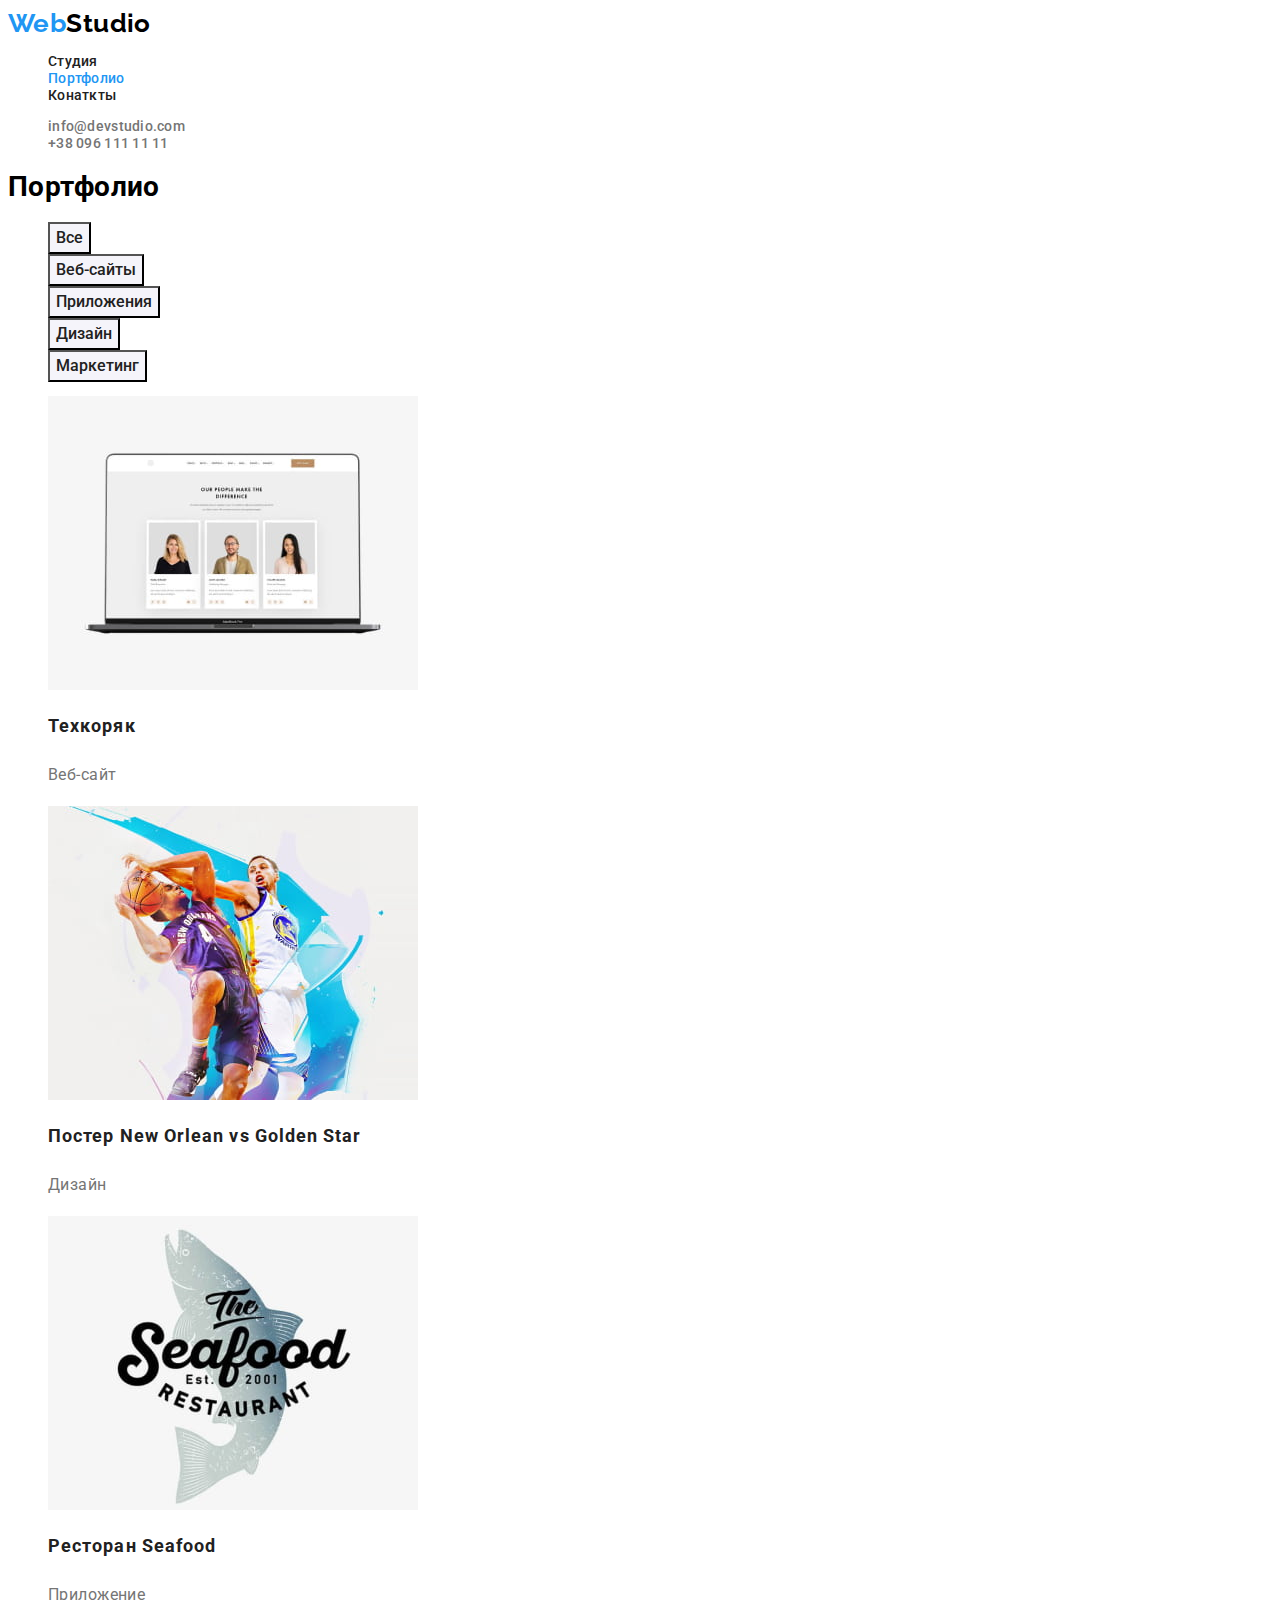
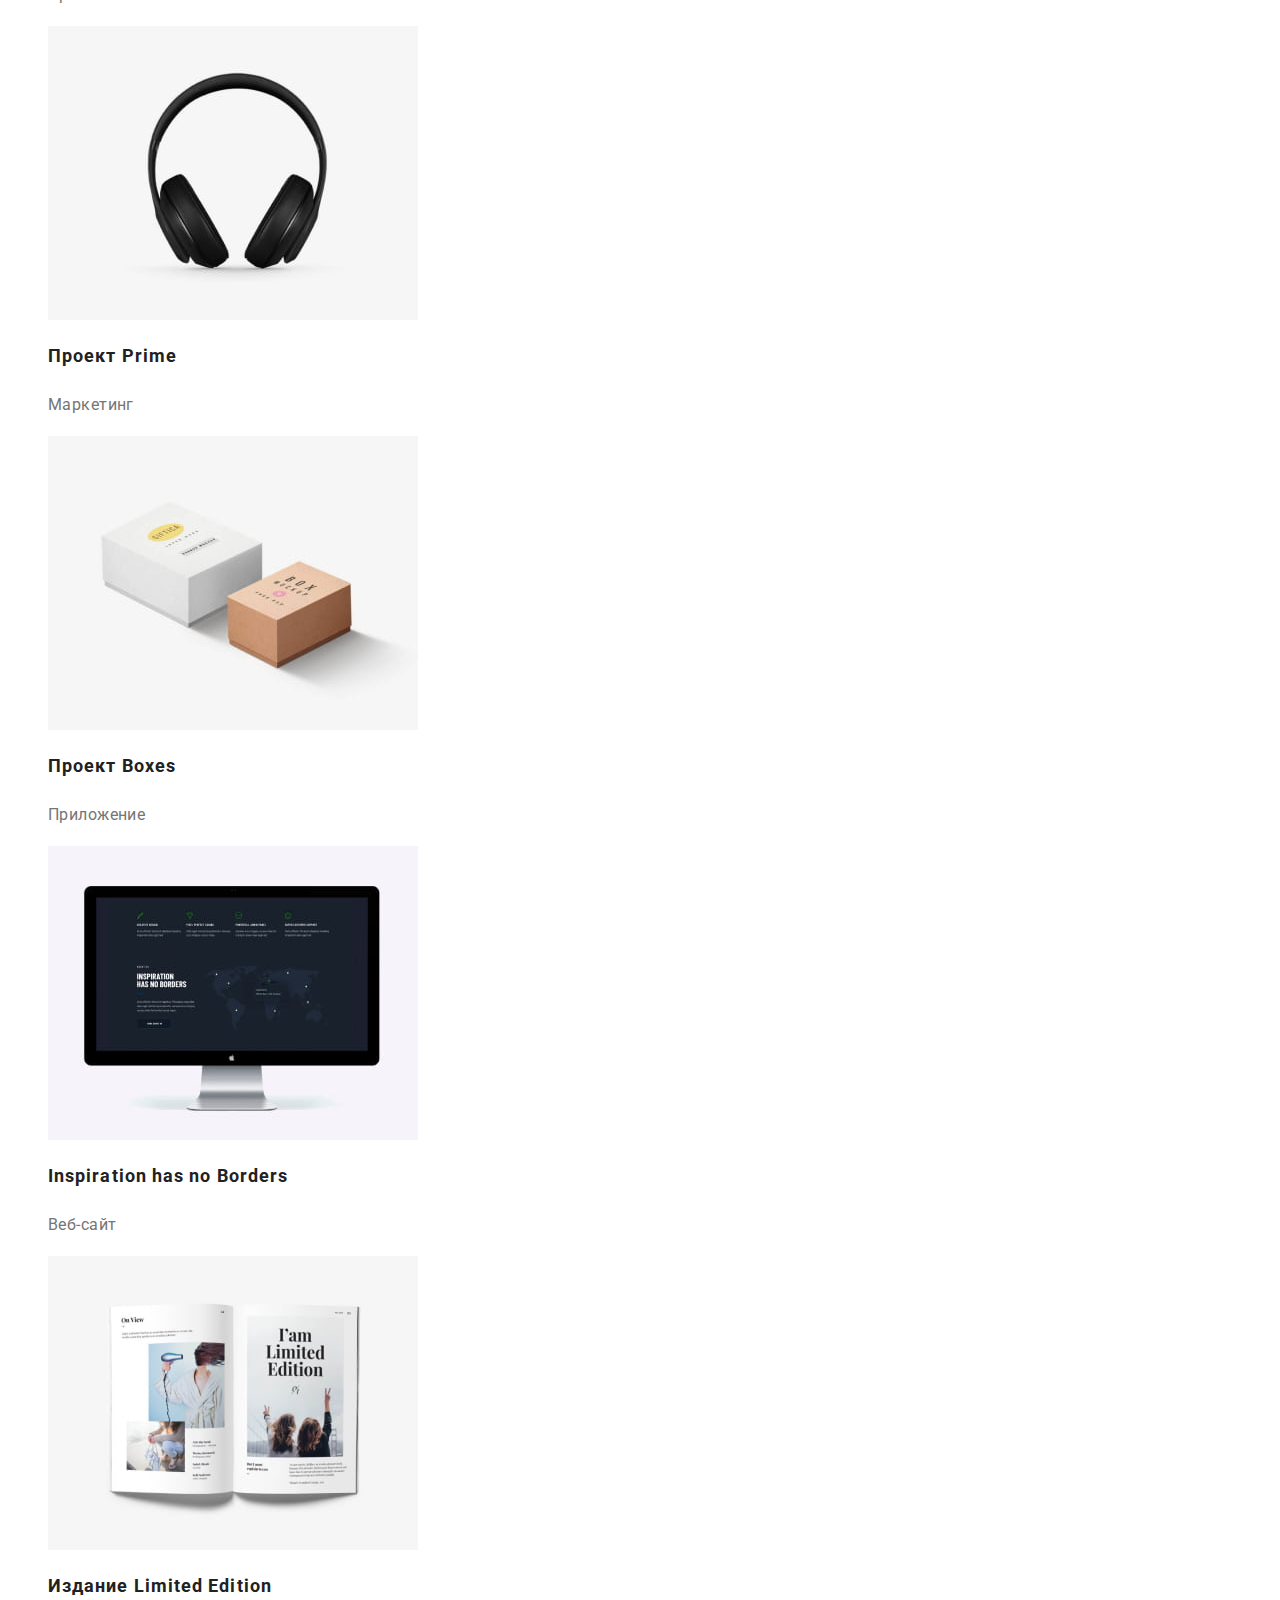
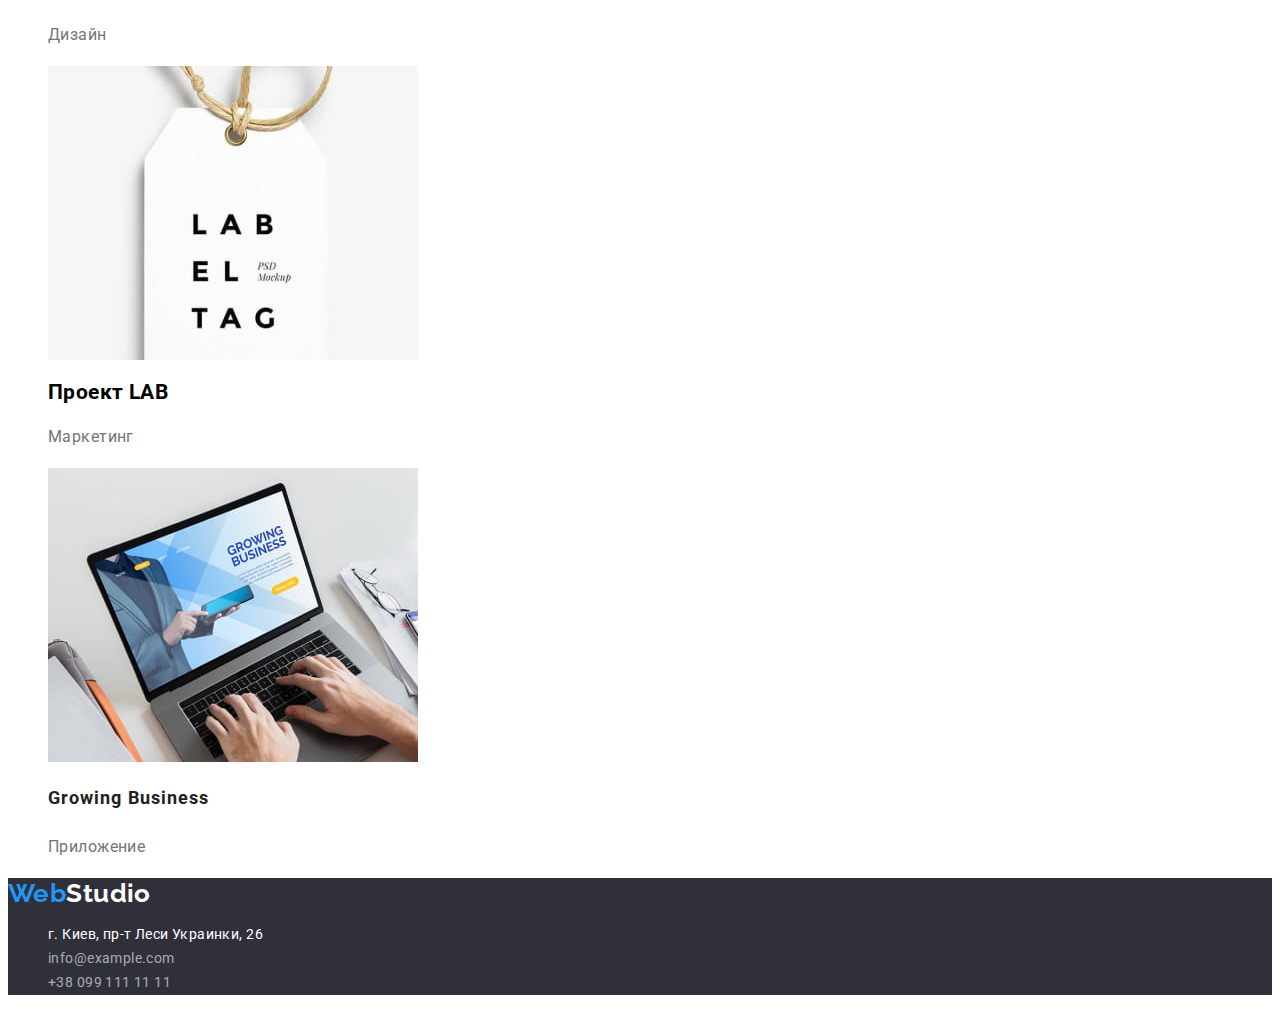
==== portfolio.html @ 6a250820 "Initial commit" ====
<!DOCTYPE html>
<html lang="ru">
  <head>
    <meta charset="UTF-8" />
    <meta http-equiv="X-UA-Compatible" content="IE=edge" />
    <meta name="viewport" content="width=device-width, initial-scale=1.0" />
    <title>Portfolio</title>
    <link rel="preconnect" href="https://fonts.googleapis.com" />
    <link rel="preconnect" href="https://fonts.gstatic.com" crossorigin />
    <link
      href="https://fonts.googleapis.com/css2?family=Raleway:wght@700&family=Roboto:wght@400;500;700;900&display=swap"
      rel="stylesheet"
    />
    <link rel="stylesheet" href="./css/styles.css" />
  </head>
  <body>
    <!-- header section -->
    <header class="header">
      <nav class="heaser-nav">
        <a href="" lang="en" class="link-logo">Web<span class="logo-color">Studio</span></a>
        <ul class="list">
          <li class="item">
            <a href="./index.html" class="nav-link"> Студия</a>
          </li>
          <li class="item">
            <a href="./portfolio.html" class="nav-link active"> Портфолио</a>
          </li>
          <li class="item">
            <a href="" class="nav-link"> Конаткты</a>
          </li>
        </ul>
      </nav>
      <ul class="list">
        <li class="item">
          <a href="mailto:info@devstudio.com" class="link-mail">info@devstudio.com </a>
        </li>
        <li class="item">
          <a href="tel:+380961111111" class="link-tel">+38 096 111 11 11</a>
        </li>
      </ul>
    </header>
    <!-- main section -->
    <main class="main">
      <section>
        <!-- надо скрыть загалвие -->
        <h1>Портфолио</h1>
        <ul class="list">
          <li class="item">
            <button class="btn-portfolio" type="button">Все</button>
          </li>
          <li class="item">
            <button class="btn-portfolio" type="button">Веб-сайты</button>
          </li>
          <li class="item">
            <button class="btn-portfolio" type="button">Приложения</button>
          </li>
          <li class="item">
            <button class="btn-portfolio" type="button">Дизайн</button>
          </li>
          <li class="item">
            <button class="btn-portfolio" type="button">Маркетинг</button>
          </li>
        </ul>
        <ul class="list">
          <li class="item">
            <img src="./imagespotfolio/tehnokryak.jpg" alt="технокряк" width="370" height="294" />
            <h2 class="title-portfolio">Техкоряк</h2>
            <p class="text-portfolio">Веб-сайт</p>
          </li>
          <li class="item">
            <img
              src="./imagespotfolio/posterneworlean.jpg"
              alt="постер баскетбольного клуба нью орлеан"
              width="370"
              height="294"
            />
            <h2 class="title-portfolio">Постер New Orlean vs Golden Star</h2>
            <p class="text-portfolio">Дизайн</p>
          </li>
          <li class="item">
            <img
              src="./imagespotfolio/restoran.jpg"
              alt="логотип ресторана"
              width="370"
              height="294"
            />
            <h2 class="title-portfolio">Ресторан Seafood</h2>
            <p class="text-portfolio">Приложение</p>
          </li>
          <li class="item">
            <img
              src="./imagespotfolio/projectprime.jpg"
              alt="картинка наушников"
              width="370"
              height="294"
            />
            <h2 class="title-portfolio">Проект Prime</h2>
            <p class="text-portfolio">Маркетинг</p>
          </li>
          <li class="item">
            <img
              src="./imagespotfolio/projectboxes.jpg"
              alt="Проект Boxes"
              width="370"
              height="294"
            />
            <h2 class="title-portfolio">Проект Boxes</h2>
            <p class="text-portfolio">Приложение</p>
          </li>
          <li class="item">
            <img
              src="./imagespotfolio/Inspirationborders.jpg"
              alt="монитор"
              width="370"
              height="294"
            />
            <h2 class="title-portfolio">Inspiration has no Borders</h2>
            <p class="text-portfolio">Веб-сайт</p>
          </li>
          <li class="item">
            <img src="./imagespotfolio/edition.jpg" alt="книга" width="370" height="294" />
            <h2 class="title-portfolio">Издание Limited Edition</h2>
            <p class="text-portfolio">Дизайн</p>
          </li>
          <li class="item">
            <img src="./imagespotfolio/projectlab.jpg" alt="лейбл" width="370" height="294" />
            <h2>Проект LAB</h2>
            <p class="text-portfolio">Маркетинг</p>
          </li>
          <li class="item">
            <img
              src="./imagespotfolio/growingbusiness.jpg"
              alt="картинка ноутбука"
              width="370"
              height="294"
            />
            <h2 class="title-portfolio">Growing Business</h2>
            <p class="text-portfolio">Приложение</p>
          </li>
        </ul>
      </section>
    </main>
    <!-- footer section -->
    <footer class="footer">
      <a href="" lang="en" class="link-logo">Web<span class="footer-logo-color">Studio</span></a>
      <address class="address">
        <ul class="list">
          <li class="item">
            <a
              href="https://goo.gl/maps/DUq1zRmR1AkiBLRbA"
              target="_blank"
              rel="noopener noreferrer"
              class="footer-address"
            >
              г. Киев, пр-т Леси Украинки, 26
            </a>
          </li>
          <li class="item">
            <a href="mailto:info@example.com" class="footer-mail">info@example.com </a>
          </li>
          <li class="item">
            <a href="tel:+380991111111" class="footer-tel">+38 099 111 11 11</a>
          </li>
        </ul>
      </address>
    </footer>
  </body>
</html>
---- css/styles.css ----
:root {
--main-font: 'Roboto', sans-serif;
--main-text-color:  #212121;
--secondary-text-color: #757575;
--acent-color: #2196F3;
--hero-and-footer-background-color: #2F303A;
}
body {
    font-family: var(--main-font);
    letter-spacing: 0.03em;
    font-size: 14px;
}
.list {
    list-style: none;
    text-decoration: none;
}
.link-logo {
    font-family: 'Raleway', sans-serif;
    font-weight: 700;
    font-size: 26px;
    line-height: 1.19;
    text-decoration: none;
    color: var(--acent-color);
}
.logo-color {
    font-family: 'Raleway', sans-serif;
    font-weight: 700;
    font-size: 26px;
    line-height: 1.19;
    color: #000000;
}
.nav-link, 
.link-mail,
.link-tel {
    color: var(--main-text-color);
    font-weight: 500;
    line-height: 1.14;
    letter-spacing: 0.02em;
    text-decoration: none;
}
.nav-link.active {
    color: var(--acent-color);
}
.link-tel,.link-mail {
    color: var(--secondary-text-color);
}
.nav-link:hover,
.nav-link:focus,
.link-mail:hover,
.link-mail:focus,
.link-tel:hover,
.link-tel:focus {
    color: var(--acent-color);
}
.nav-link:active {
    color: red;
}
.main-section {
background-color: var(--hero-and-footer-background-color); 
text-align: center;
}
.main-title {
    font-weight: 900;
    font-size: 44px;
    line-height: 1.36;
    letter-spacing: 0.06em;
    color: #ffffff;
    text-transform: uppercase;
}
.btn-large {
    font-family: inherit;
    font-weight: 700;
    font-size: 16px;
    line-height: 1.88;
    letter-spacing: 0.06em;
    color: #ffffff;
    cursor: pointer;
    background-color: var(--acent-color);
}
.title {
    font-weight: 700;
    font-size: 14px;
    line-height: 1.14;
    text-transform: uppercase;
    color: var(--main-text-color);
}
.text {
    line-height: 1.71;
    color: var(--secondary-text-color);
}
.secondary-title,
.team-title {
    font-weight: 700;
    font-size: 36px;
    line-height: 1.17;
    text-align: center;
    color: var(--main-text-color);
}
.about-team-title {
    font-weight: 500;
    font-size: 16px;
    line-height: 1.19;
    text-align: center;
    color: var(--main-text-color);
}
.profession {
    font-size: 16px;
    line-height: 1.19;
    text-align: center;
    color: var(--secondary-text-color);
}
/* Portfolio */
.title-portfolio {
    font-weight: 700;
    font-size: 18px;
    line-height: 2;
    letter-spacing: 0.06em;
    color: var(--main-text-color);
}
.text-portfolio {
    font-size: 16px;
    line-height: 1.88;
    color: var(--secondary-text-color);
}
.btn-portfolio {
    font-family: inherit;
    font-weight: 500;
    font-size: 16px;
    line-height: 1.62;
    cursor: pointer;
    background-color: #F5F4FA;
    color: #212121;
}
.btn-portfolio:hover,
.btn-portfolio:focus {
background-color: var(--acent-color);
color: #ffffff;
}
/* footer */
.footer {
background-color: var(--hero-and-footer-background-color);
}
.footer-logo-color {
    color: #ffffff;
}
.footer-mail,
.footer-tel {
    font-style: normal;
    line-height: 1.71;
    color: rgba(255, 255, 255, 0.6);
    text-decoration: none;
}
.footer-address {
    color: #ffffff;
    font-style: normal;
    line-height: 1.71;
    text-decoration: none;
}
.footer-mail:hover,
.footer-mail:focus,
.footer-tel:hover,
.footer-tel:focus {
    color: var(--acent-color);
}
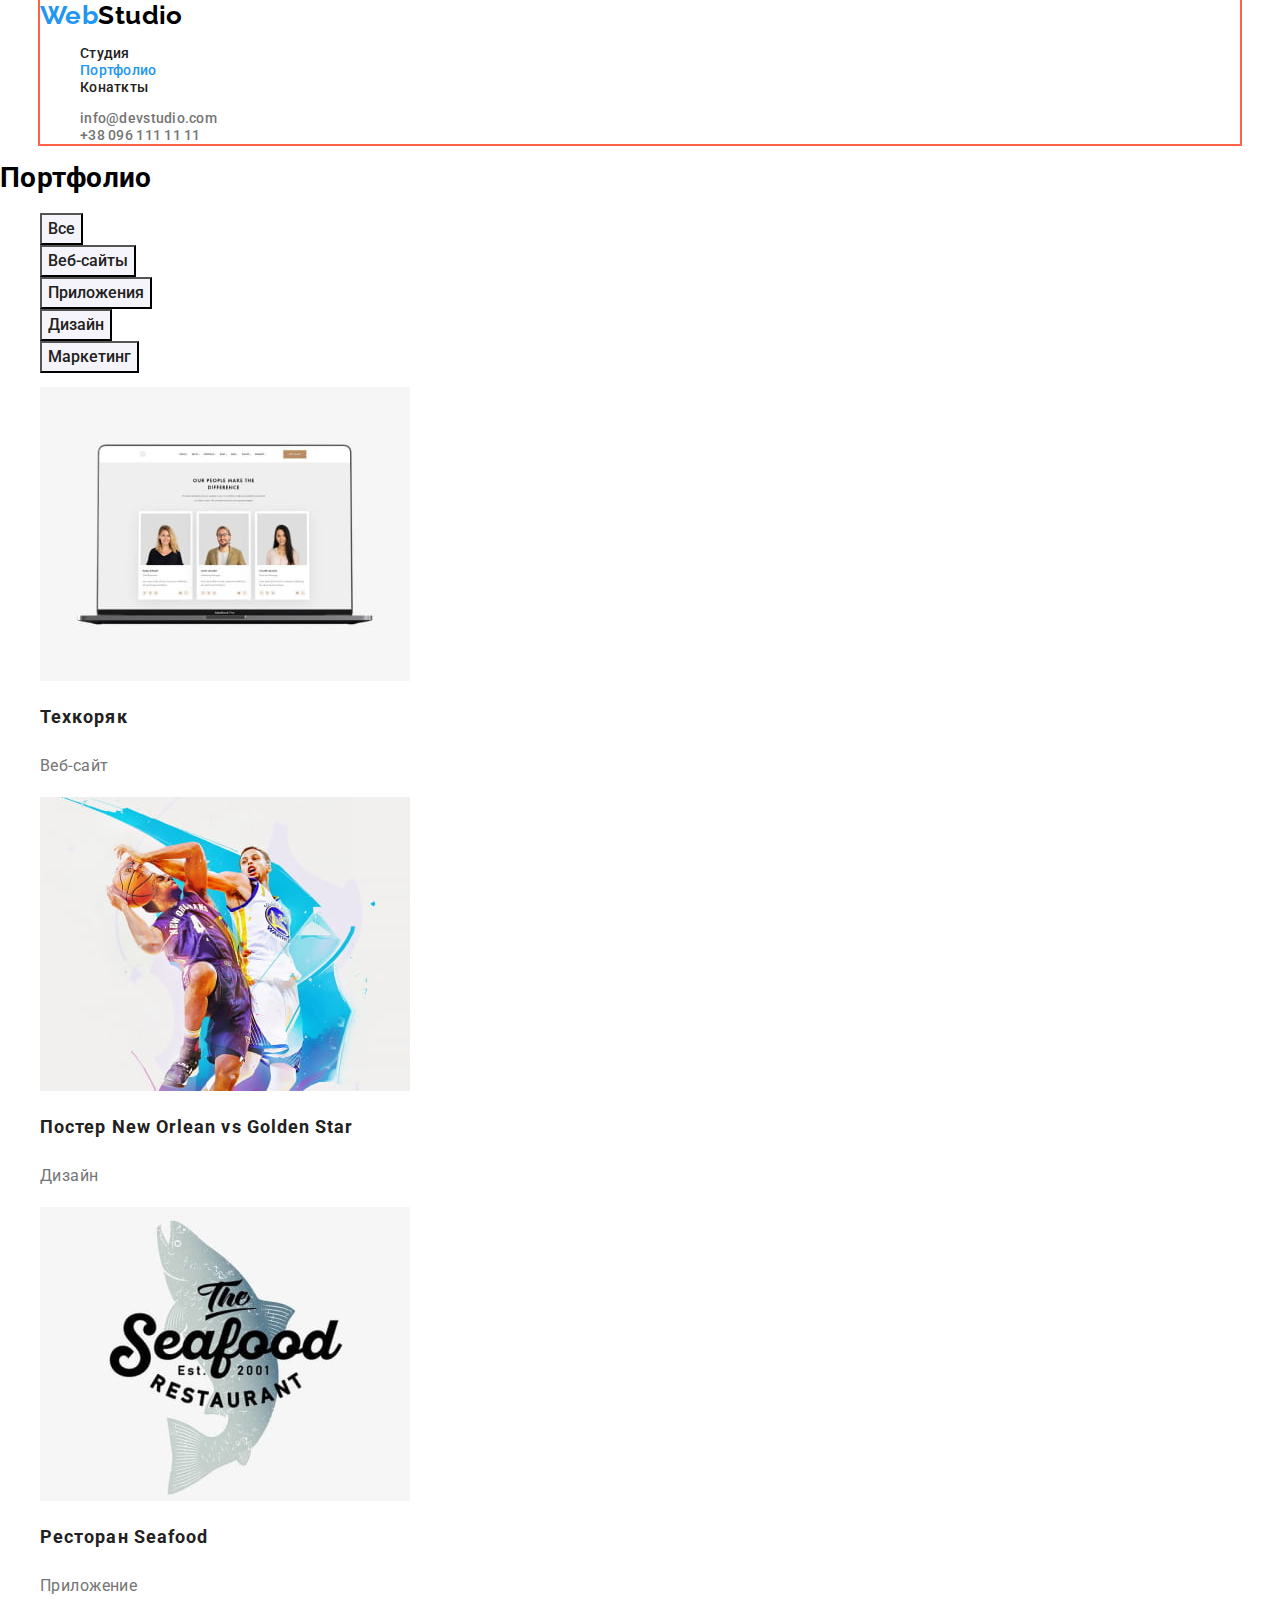
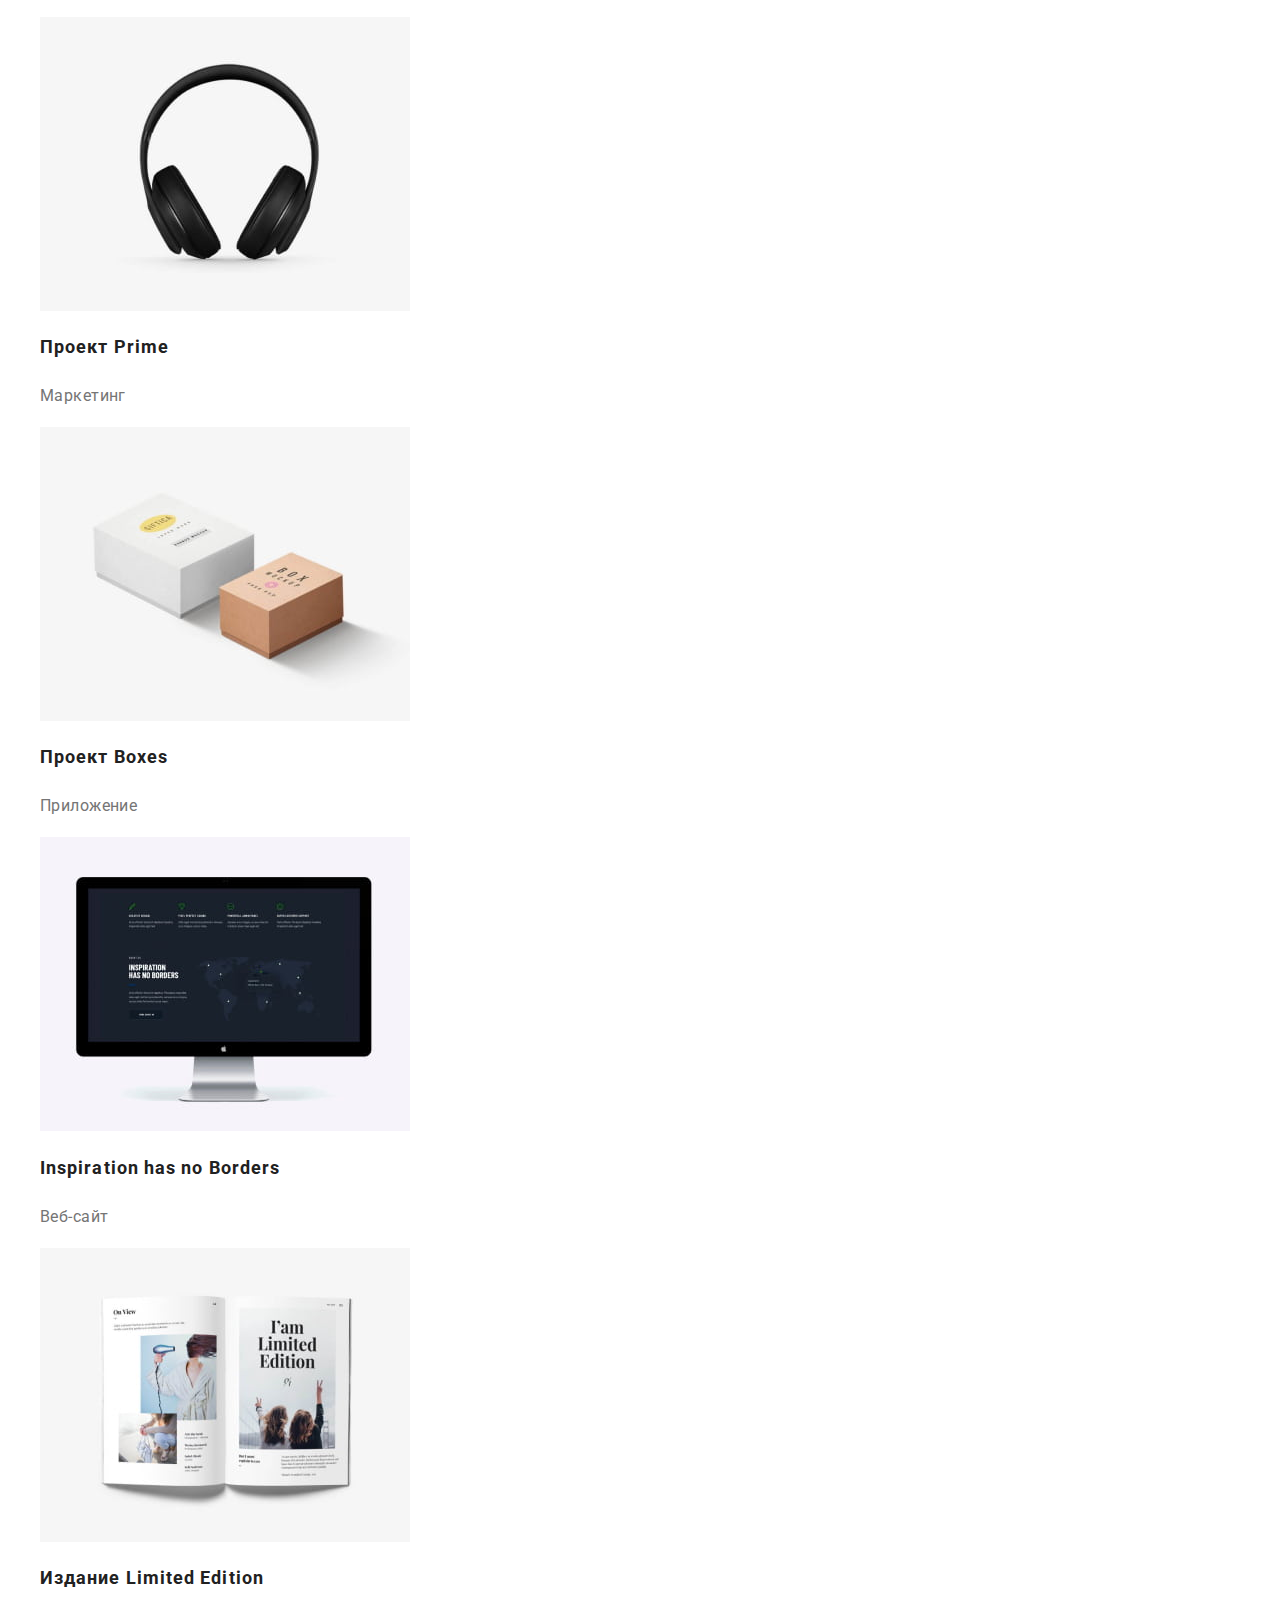
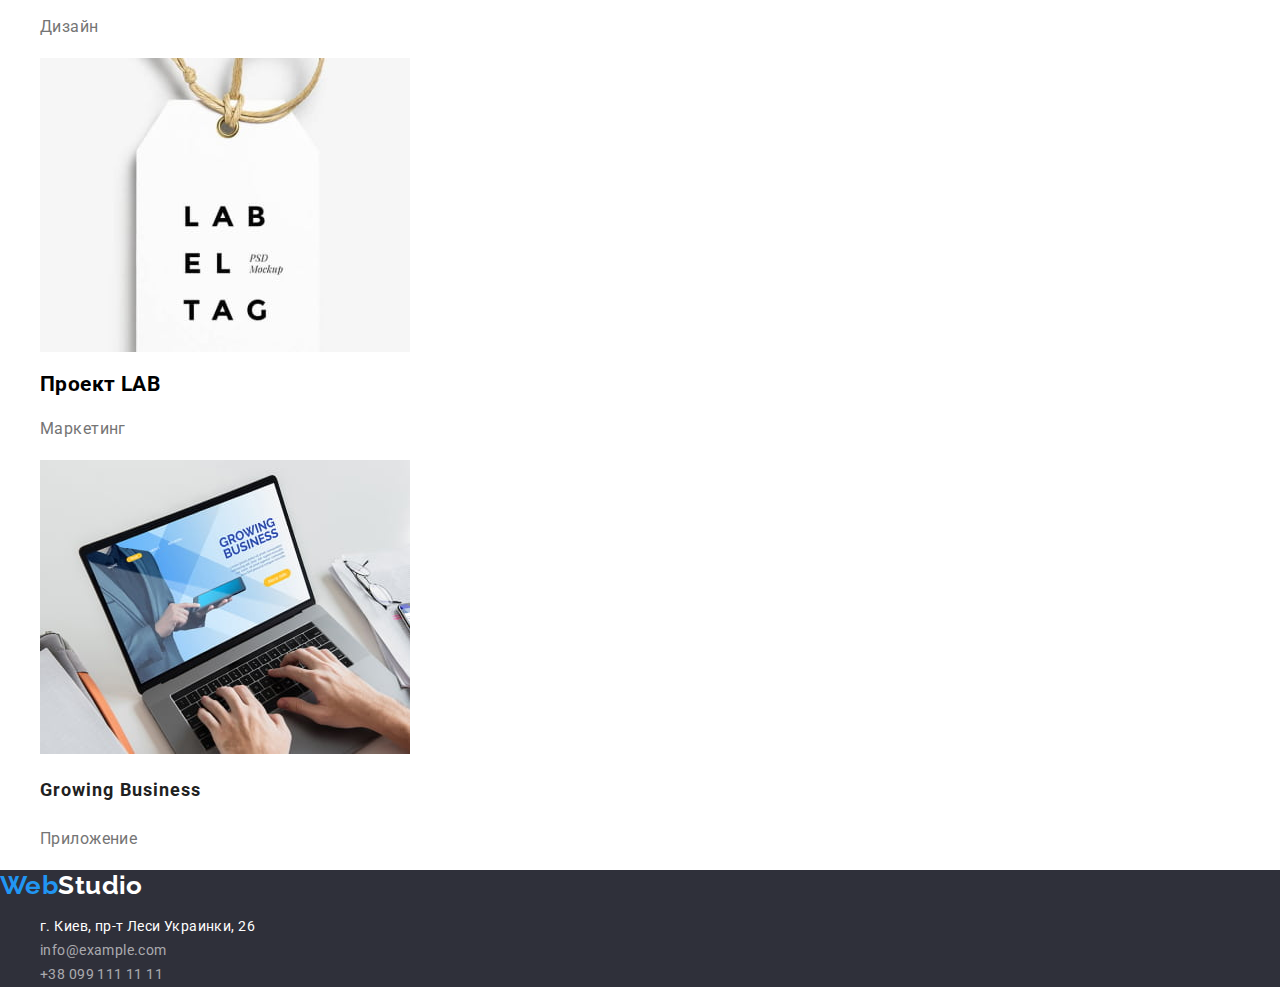
==== commit 55df715b: "додав нормалайз та зробив кнопку на іndex" ====
--- a/portfolio.html
+++ b/portfolio.html
@@ -11,33 +11,41 @@
       href="https://fonts.googleapis.com/css2?family=Raleway:wght@700&family=Roboto:wght@400;500;700;900&display=swap"
       rel="stylesheet"
     />
+    <!-- normalize start -->
+    <link
+      rel="stylesheet"
+      href="https://cdnjs.cloudflare.com/ajax/libs/modern-normalize/1.1.0/modern-normalize.min.css"
+    />
+    <!-- normalize end -->
     <link rel="stylesheet" href="./css/styles.css" />
   </head>
   <body>
     <!-- header section -->
     <header class="header">
-      <nav class="heaser-nav">
-        <a href="" lang="en" class="link-logo">Web<span class="logo-color">Studio</span></a>
+      <div class="container">
+        <nav class="heaser-nav">
+          <a href="" lang="en" class="link-logo">Web<span class="logo-color">Studio</span></a>
+          <ul class="list">
+            <li class="item">
+              <a href="./index.html" class="nav-link"> Студия</a>
+            </li>
+            <li class="item">
+              <a href="./portfolio.html" class="nav-link active"> Портфолио</a>
+            </li>
+            <li class="item">
+              <a href="" class="nav-link"> Конаткты</a>
+            </li>
+          </ul>
+        </nav>
         <ul class="list">
           <li class="item">
-            <a href="./index.html" class="nav-link"> Студия</a>
+            <a href="mailto:info@devstudio.com" class="link-mail">info@devstudio.com </a>
           </li>
           <li class="item">
-            <a href="./portfolio.html" class="nav-link active"> Портфолио</a>
-          </li>
-          <li class="item">
-            <a href="" class="nav-link"> Конаткты</a>
+            <a href="tel:+380961111111" class="link-tel">+38 096 111 11 11</a>
           </li>
         </ul>
-      </nav>
-      <ul class="list">
-        <li class="item">
-          <a href="mailto:info@devstudio.com" class="link-mail">info@devstudio.com </a>
-        </li>
-        <li class="item">
-          <a href="tel:+380961111111" class="link-tel">+38 096 111 11 11</a>
-        </li>
-      </ul>
+      </div>
     </header>
     <!-- main section -->
     <main class="main">
--- a/css/styles.css
+++ b/css/styles.css
@@ -1,3 +1,12 @@
+html {
+    box-sizing: border-box;
+}
+*,
+::before,
+::after {
+    box-sizing: inherit;
+}
+
 :root {
 --main-font: 'Roboto', sans-serif;
 --main-text-color:  #212121;
@@ -5,10 +14,17 @@
 --acent-color: #2196F3;
 --hero-and-footer-background-color: #2F303A;
 }
+
 body {
     font-family: var(--main-font);
     letter-spacing: 0.03em;
     font-size: 14px;
+}
+.container {
+    margin-left: auto;
+    margin-right: auto;
+    width: 1200px;
+    outline: 2px solid tomato
 }
 .list {
     list-style: none;
@@ -68,6 +84,13 @@
     text-transform: uppercase;
 }
 .btn-large {
+    border-radius: 4px;
+    border: solid var(--acent-color);
+    padding: 10px 32px;
+    min-width: 200px;
+    min-height: 50px;
+    text-align: center;
+
     font-family: inherit;
     font-weight: 700;
     font-size: 16px;
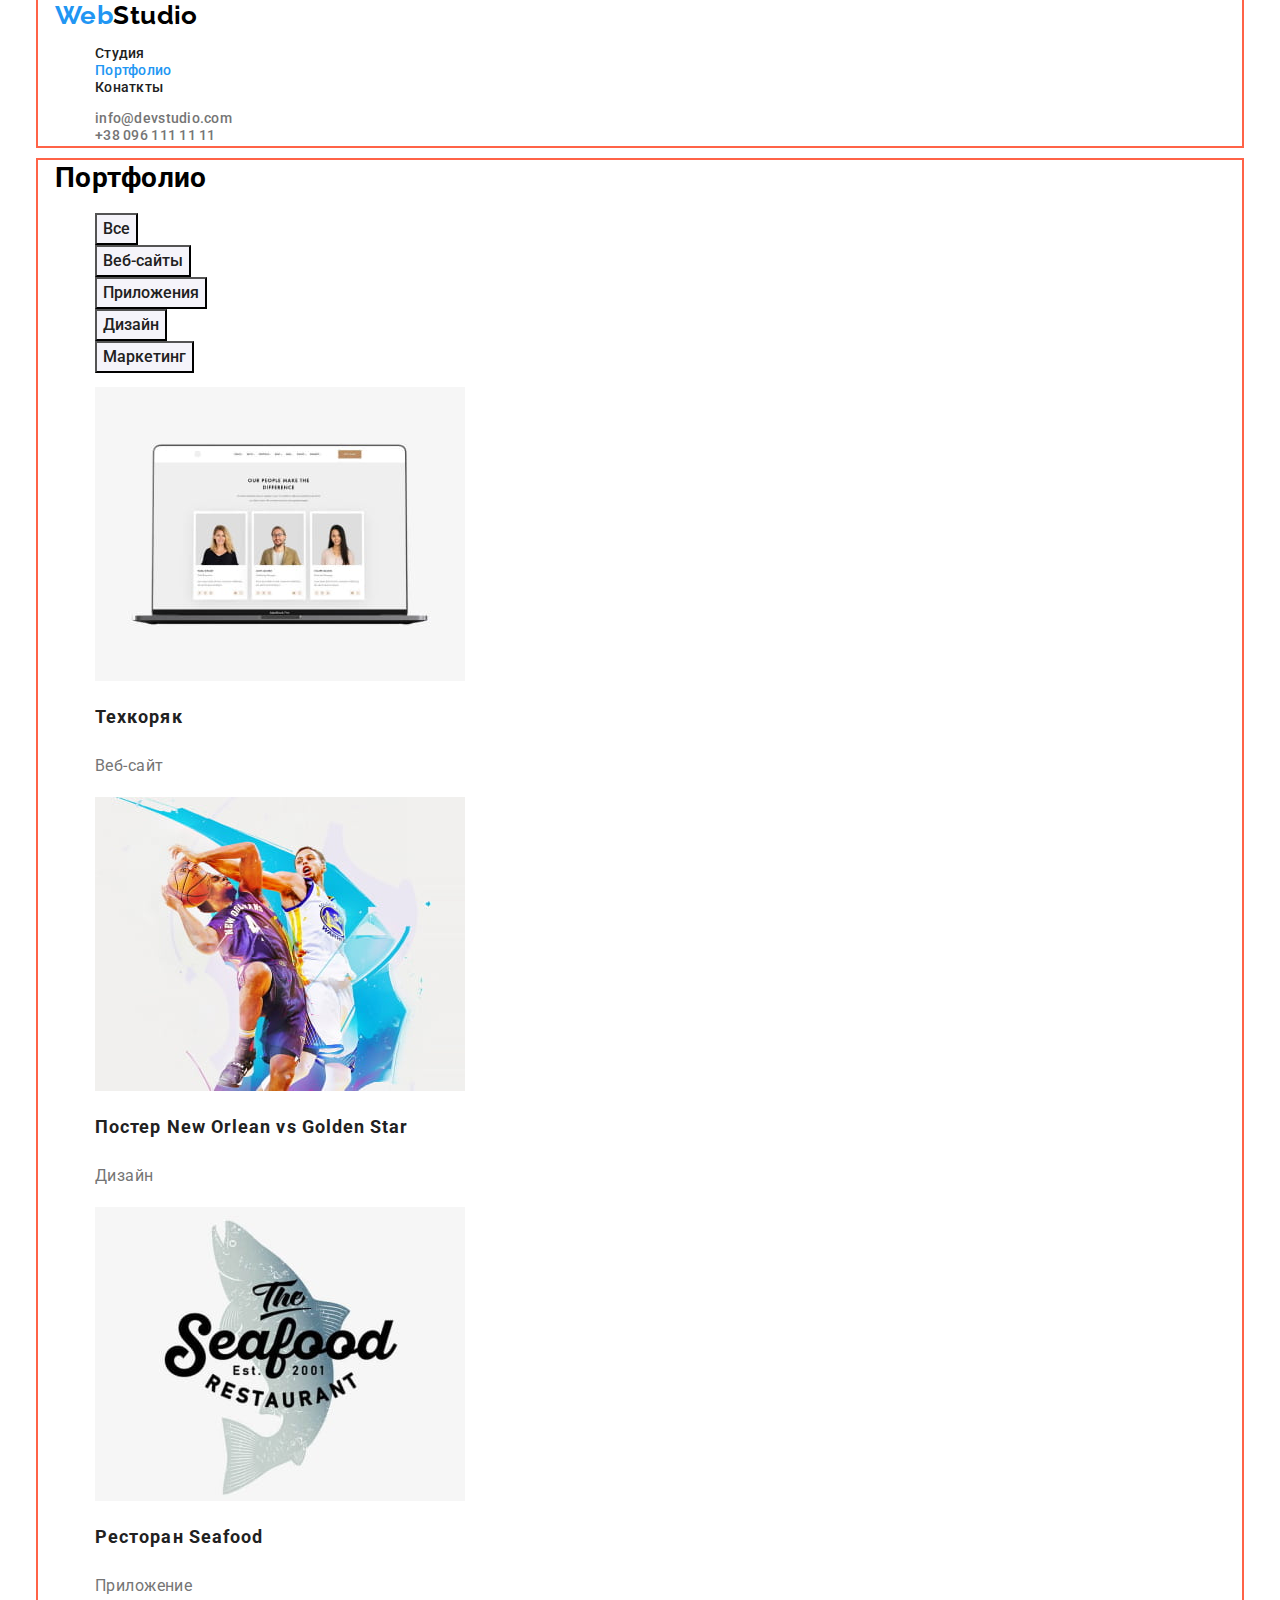
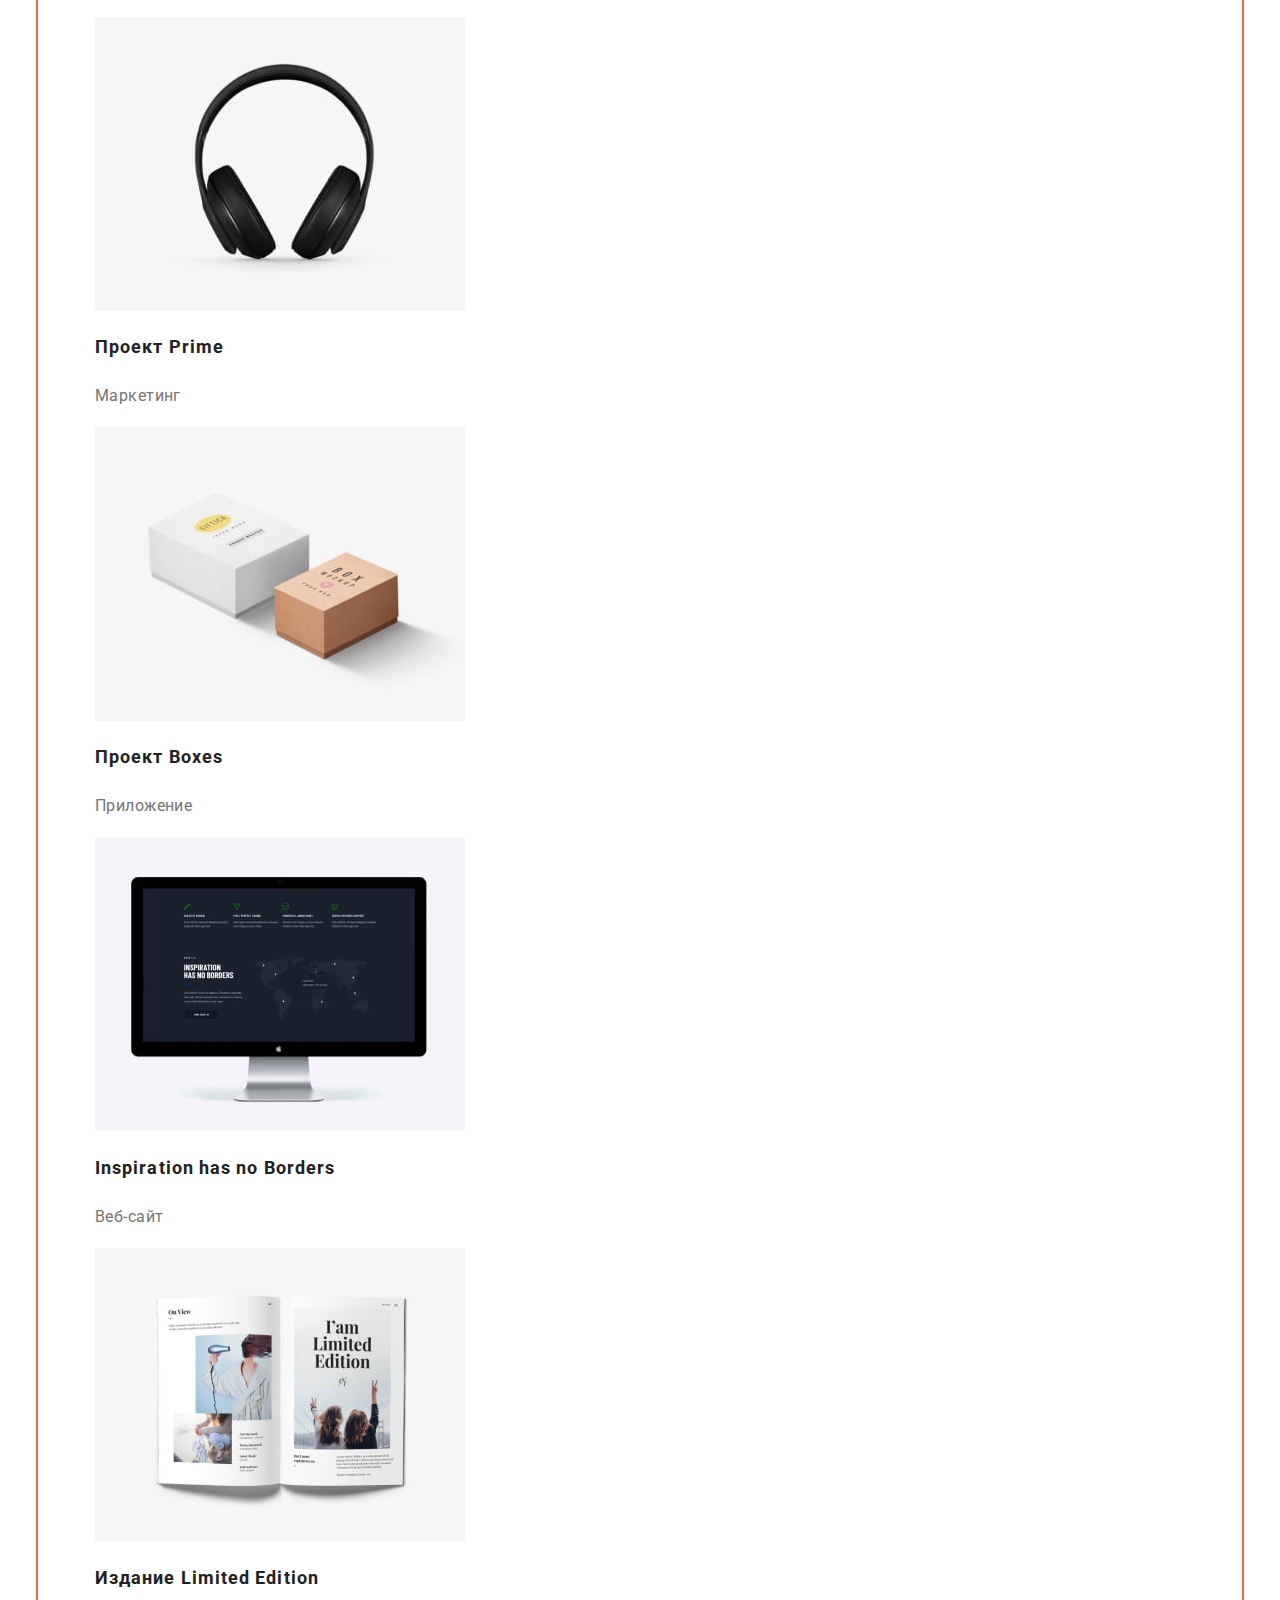
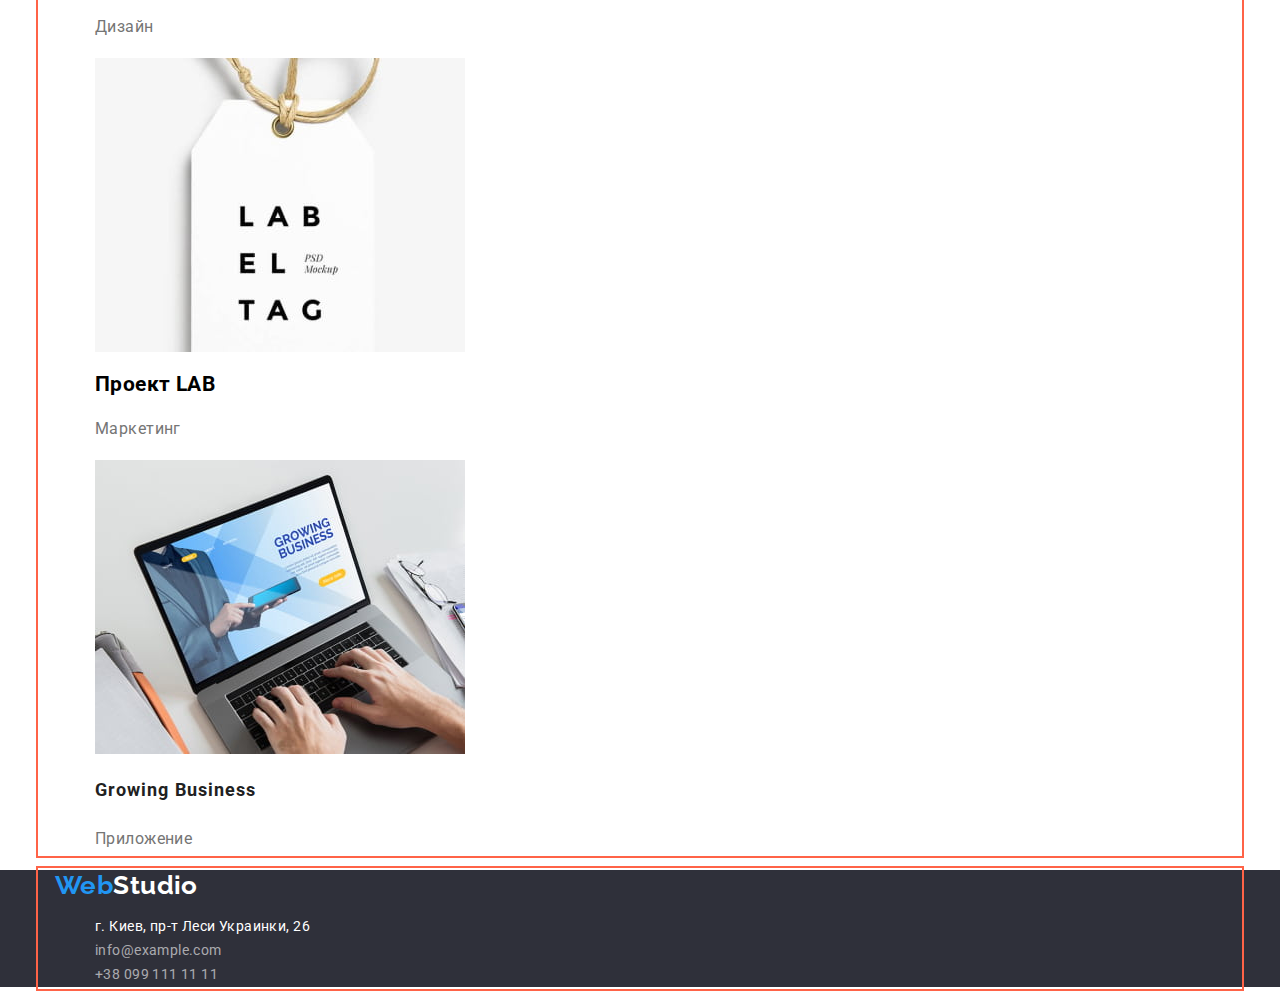
==== commit 251f832a: "додав контейнери" ====
--- a/portfolio.html
+++ b/portfolio.html
@@ -49,128 +49,132 @@
     </header>
     <!-- main section -->
     <main class="main">
-      <section>
-        <!-- надо скрыть загалвие -->
-        <h1>Портфолио</h1>
-        <ul class="list">
-          <li class="item">
-            <button class="btn-portfolio" type="button">Все</button>
-          </li>
-          <li class="item">
-            <button class="btn-portfolio" type="button">Веб-сайты</button>
-          </li>
-          <li class="item">
-            <button class="btn-portfolio" type="button">Приложения</button>
-          </li>
-          <li class="item">
-            <button class="btn-portfolio" type="button">Дизайн</button>
-          </li>
-          <li class="item">
-            <button class="btn-portfolio" type="button">Маркетинг</button>
-          </li>
-        </ul>
-        <ul class="list">
-          <li class="item">
-            <img src="./imagespotfolio/tehnokryak.jpg" alt="технокряк" width="370" height="294" />
-            <h2 class="title-portfolio">Техкоряк</h2>
-            <p class="text-portfolio">Веб-сайт</p>
-          </li>
-          <li class="item">
-            <img
-              src="./imagespotfolio/posterneworlean.jpg"
-              alt="постер баскетбольного клуба нью орлеан"
-              width="370"
-              height="294"
-            />
-            <h2 class="title-portfolio">Постер New Orlean vs Golden Star</h2>
-            <p class="text-portfolio">Дизайн</p>
-          </li>
-          <li class="item">
-            <img
-              src="./imagespotfolio/restoran.jpg"
-              alt="логотип ресторана"
-              width="370"
-              height="294"
-            />
-            <h2 class="title-portfolio">Ресторан Seafood</h2>
-            <p class="text-portfolio">Приложение</p>
-          </li>
-          <li class="item">
-            <img
-              src="./imagespotfolio/projectprime.jpg"
-              alt="картинка наушников"
-              width="370"
-              height="294"
-            />
-            <h2 class="title-portfolio">Проект Prime</h2>
-            <p class="text-portfolio">Маркетинг</p>
-          </li>
-          <li class="item">
-            <img
-              src="./imagespotfolio/projectboxes.jpg"
-              alt="Проект Boxes"
-              width="370"
-              height="294"
-            />
-            <h2 class="title-portfolio">Проект Boxes</h2>
-            <p class="text-portfolio">Приложение</p>
-          </li>
-          <li class="item">
-            <img
-              src="./imagespotfolio/Inspirationborders.jpg"
-              alt="монитор"
-              width="370"
-              height="294"
-            />
-            <h2 class="title-portfolio">Inspiration has no Borders</h2>
-            <p class="text-portfolio">Веб-сайт</p>
-          </li>
-          <li class="item">
-            <img src="./imagespotfolio/edition.jpg" alt="книга" width="370" height="294" />
-            <h2 class="title-portfolio">Издание Limited Edition</h2>
-            <p class="text-portfolio">Дизайн</p>
-          </li>
-          <li class="item">
-            <img src="./imagespotfolio/projectlab.jpg" alt="лейбл" width="370" height="294" />
-            <h2>Проект LAB</h2>
-            <p class="text-portfolio">Маркетинг</p>
-          </li>
-          <li class="item">
-            <img
-              src="./imagespotfolio/growingbusiness.jpg"
-              alt="картинка ноутбука"
-              width="370"
-              height="294"
-            />
-            <h2 class="title-portfolio">Growing Business</h2>
-            <p class="text-portfolio">Приложение</p>
-          </li>
-        </ul>
-      </section>
+      <div class="container">
+        <section>
+          <!-- надо скрыть загалвие -->
+          <h1>Портфолио</h1>
+          <ul class="list">
+            <li class="item">
+              <button class="btn-portfolio" type="button">Все</button>
+            </li>
+            <li class="item">
+              <button class="btn-portfolio" type="button">Веб-сайты</button>
+            </li>
+            <li class="item">
+              <button class="btn-portfolio" type="button">Приложения</button>
+            </li>
+            <li class="item">
+              <button class="btn-portfolio" type="button">Дизайн</button>
+            </li>
+            <li class="item">
+              <button class="btn-portfolio" type="button">Маркетинг</button>
+            </li>
+          </ul>
+          <ul class="list">
+            <li class="item">
+              <img src="./imagespotfolio/tehnokryak.jpg" alt="технокряк" width="370" height="294" />
+              <h2 class="title-portfolio">Техкоряк</h2>
+              <p class="text-portfolio">Веб-сайт</p>
+            </li>
+            <li class="item">
+              <img
+                src="./imagespotfolio/posterneworlean.jpg"
+                alt="постер баскетбольного клуба нью орлеан"
+                width="370"
+                height="294"
+              />
+              <h2 class="title-portfolio">Постер New Orlean vs Golden Star</h2>
+              <p class="text-portfolio">Дизайн</p>
+            </li>
+            <li class="item">
+              <img
+                src="./imagespotfolio/restoran.jpg"
+                alt="логотип ресторана"
+                width="370"
+                height="294"
+              />
+              <h2 class="title-portfolio">Ресторан Seafood</h2>
+              <p class="text-portfolio">Приложение</p>
+            </li>
+            <li class="item">
+              <img
+                src="./imagespotfolio/projectprime.jpg"
+                alt="картинка наушников"
+                width="370"
+                height="294"
+              />
+              <h2 class="title-portfolio">Проект Prime</h2>
+              <p class="text-portfolio">Маркетинг</p>
+            </li>
+            <li class="item">
+              <img
+                src="./imagespotfolio/projectboxes.jpg"
+                alt="Проект Boxes"
+                width="370"
+                height="294"
+              />
+              <h2 class="title-portfolio">Проект Boxes</h2>
+              <p class="text-portfolio">Приложение</p>
+            </li>
+            <li class="item">
+              <img
+                src="./imagespotfolio/Inspirationborders.jpg"
+                alt="монитор"
+                width="370"
+                height="294"
+              />
+              <h2 class="title-portfolio">Inspiration has no Borders</h2>
+              <p class="text-portfolio">Веб-сайт</p>
+            </li>
+            <li class="item">
+              <img src="./imagespotfolio/edition.jpg" alt="книга" width="370" height="294" />
+              <h2 class="title-portfolio">Издание Limited Edition</h2>
+              <p class="text-portfolio">Дизайн</p>
+            </li>
+            <li class="item">
+              <img src="./imagespotfolio/projectlab.jpg" alt="лейбл" width="370" height="294" />
+              <h2>Проект LAB</h2>
+              <p class="text-portfolio">Маркетинг</p>
+            </li>
+            <li class="item">
+              <img
+                src="./imagespotfolio/growingbusiness.jpg"
+                alt="картинка ноутбука"
+                width="370"
+                height="294"
+              />
+              <h2 class="title-portfolio">Growing Business</h2>
+              <p class="text-portfolio">Приложение</p>
+            </li>
+          </ul>
+        </section>
+      </div>
     </main>
     <!-- footer section -->
     <footer class="footer">
-      <a href="" lang="en" class="link-logo">Web<span class="footer-logo-color">Studio</span></a>
-      <address class="address">
-        <ul class="list">
-          <li class="item">
-            <a
-              href="https://goo.gl/maps/DUq1zRmR1AkiBLRbA"
-              target="_blank"
-              rel="noopener noreferrer"
-              class="footer-address"
-            >
-              г. Киев, пр-т Леси Украинки, 26
-            </a>
-          </li>
-          <li class="item">
-            <a href="mailto:info@example.com" class="footer-mail">info@example.com </a>
-          </li>
-          <li class="item">
-            <a href="tel:+380991111111" class="footer-tel">+38 099 111 11 11</a>
-          </li>
-        </ul>
-      </address>
+      <div class="container">
+        <a href="" lang="en" class="link-logo">Web<span class="footer-logo-color">Studio</span></a>
+        <address class="address">
+          <ul class="list">
+            <li class="item">
+              <a
+                href="https://goo.gl/maps/DUq1zRmR1AkiBLRbA"
+                target="_blank"
+                rel="noopener noreferrer"
+                class="footer-address"
+              >
+                г. Киев, пр-т Леси Украинки, 26
+              </a>
+            </li>
+            <li class="item">
+              <a href="mailto:info@example.com" class="footer-mail">info@example.com </a>
+            </li>
+            <li class="item">
+              <a href="tel:+380991111111" class="footer-tel">+38 099 111 11 11</a>
+            </li>
+          </ul>
+        </address>
+      </div>
     </footer>
   </body>
 </html>
--- a/css/styles.css
+++ b/css/styles.css
@@ -23,8 +23,20 @@
 .container {
     margin-left: auto;
     margin-right: auto;
+    padding-left: 15px;
+    padding-right: 15px;
     width: 1200px;
-    outline: 2px solid tomato
+    outline: 2px solid tomato;
+    outline-offset: 2px;
+}
+.header-list {
+    display: flex;
+}
+.h1, 
+.h2,
+.h3,
+.p {
+    margin: 0;
 }
 .list {
     list-style: none;
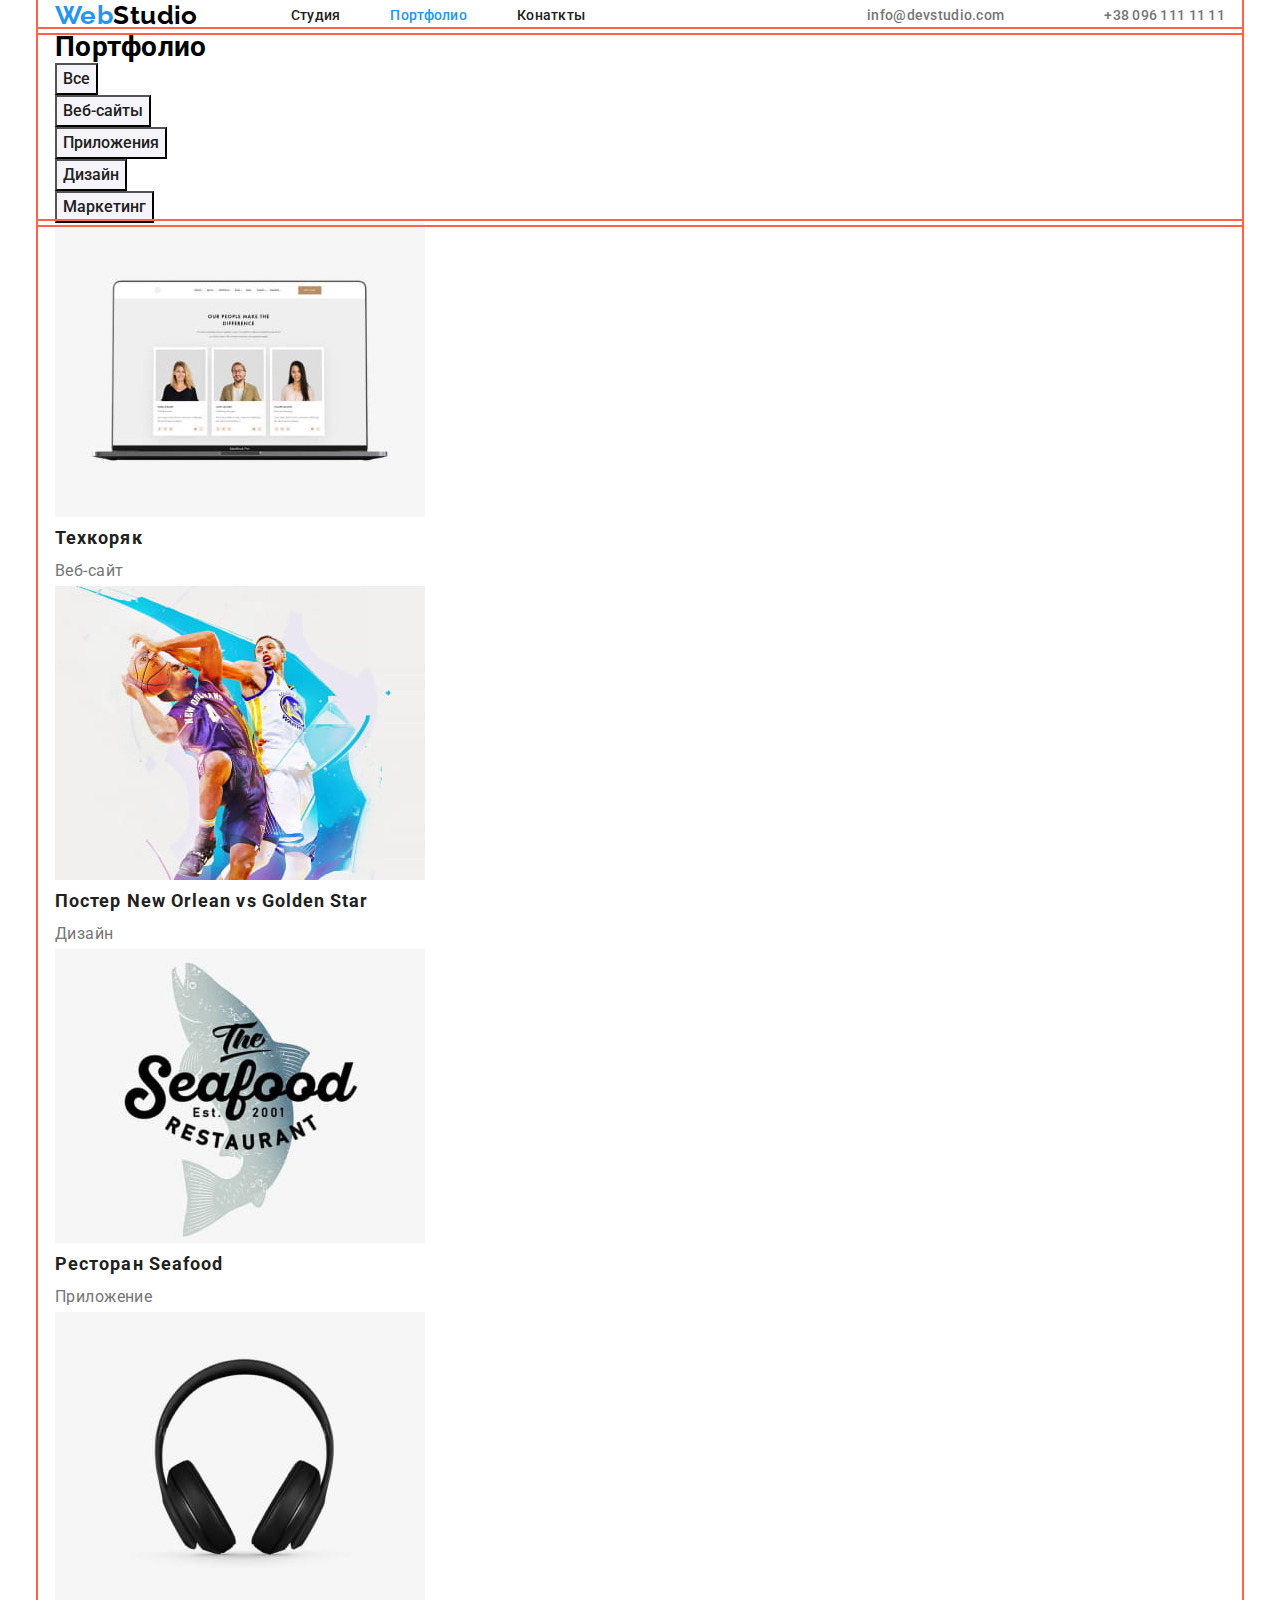
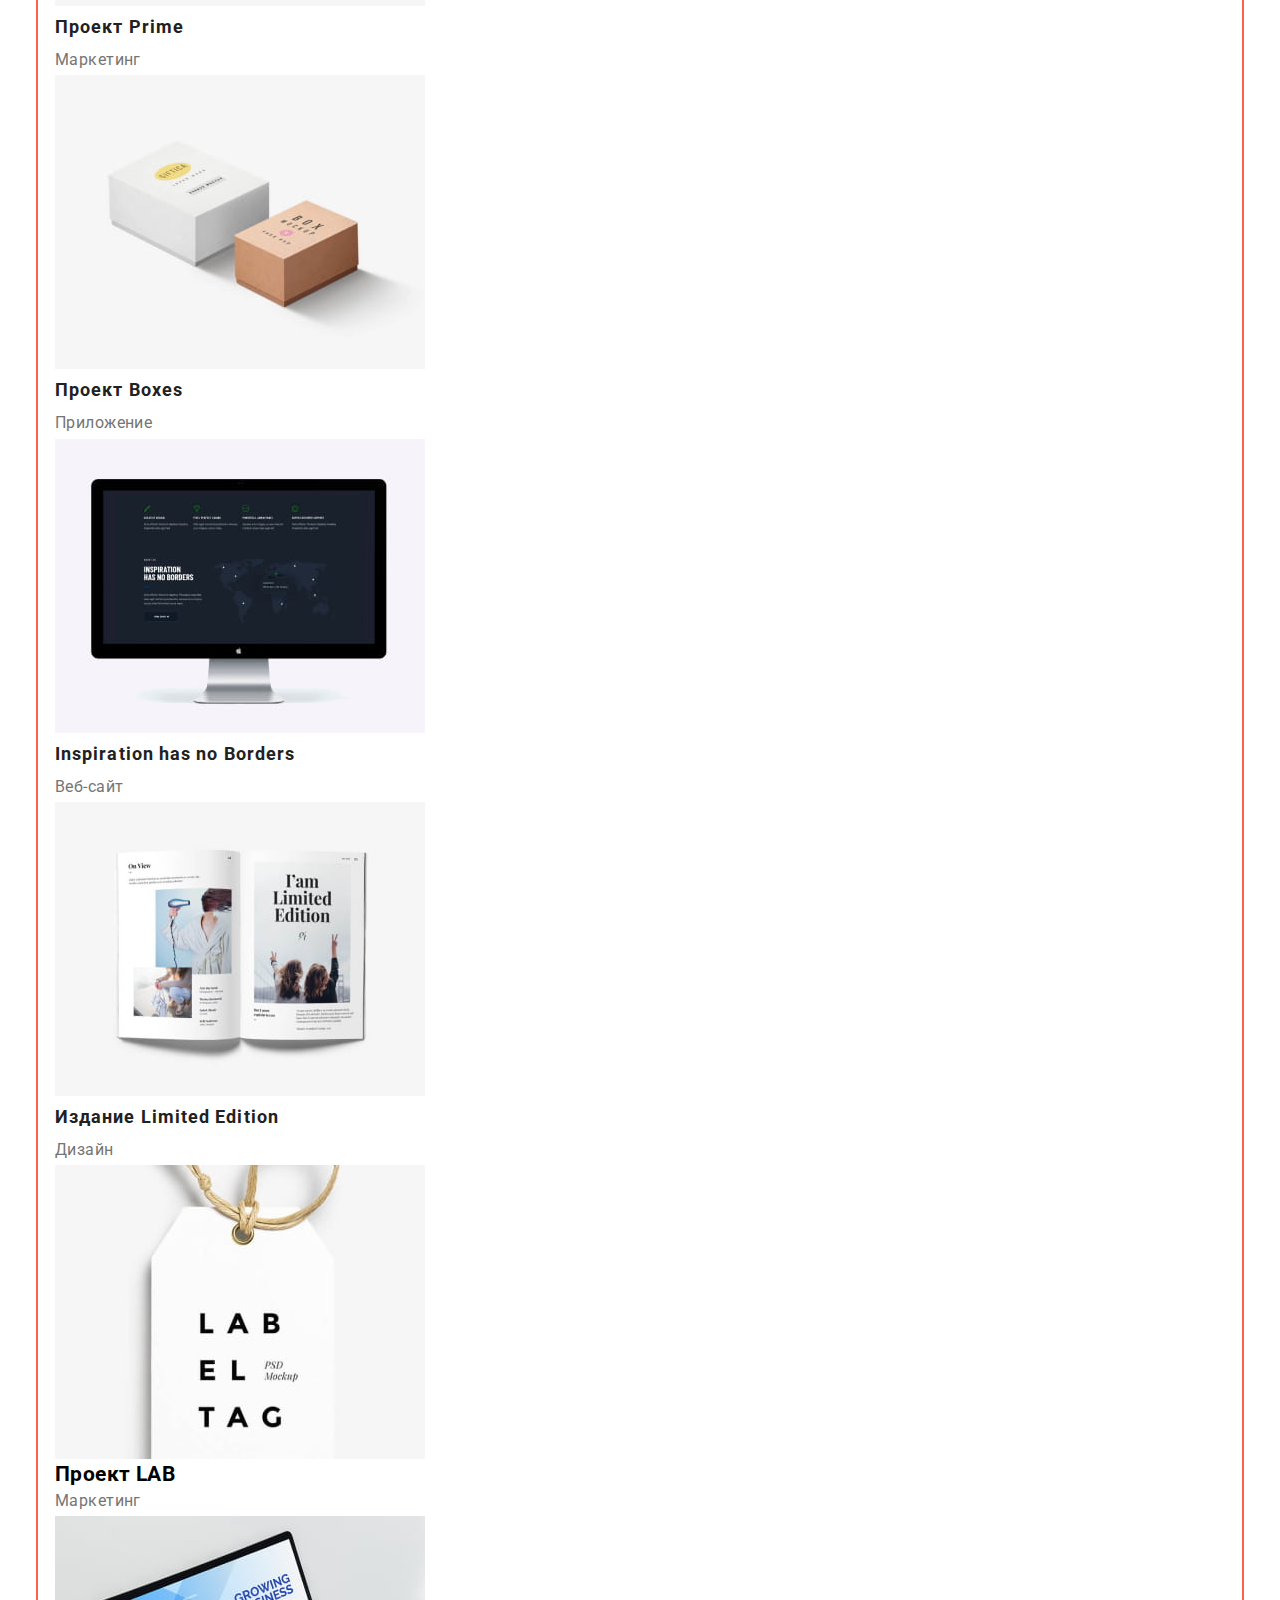
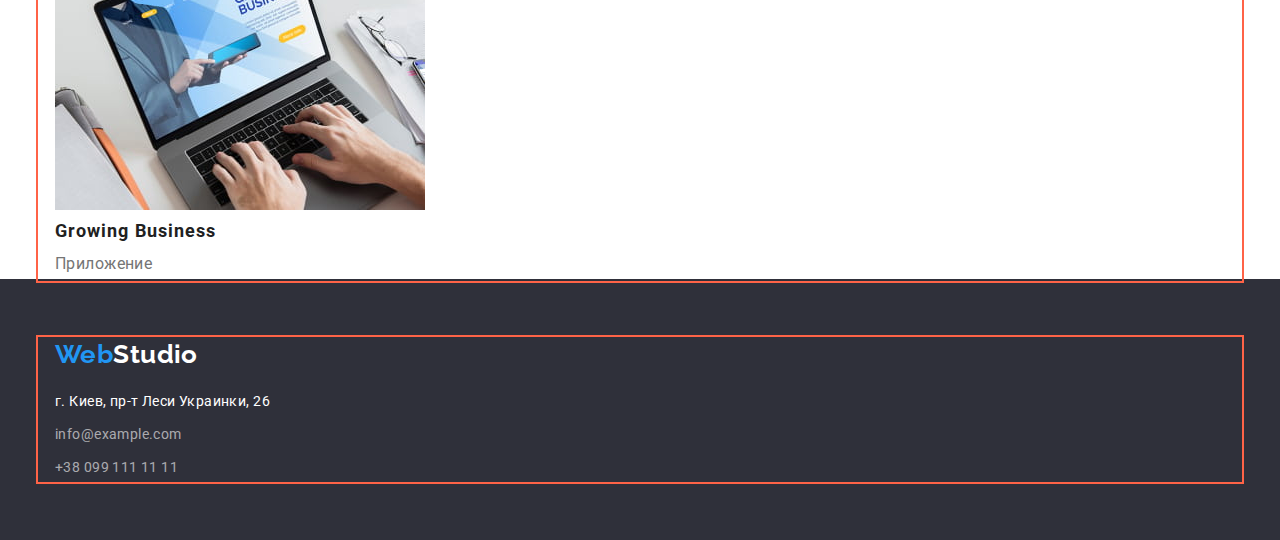
==== commit e6ee738e: "никадав стилі з флексбоксом" ====
--- a/portfolio.html
+++ b/portfolio.html
@@ -22,26 +22,26 @@
   <body>
     <!-- header section -->
     <header class="header">
-      <div class="container">
-        <nav class="heaser-nav">
-          <a href="" lang="en" class="link-logo">Web<span class="logo-color">Studio</span></a>
-          <ul class="list">
-            <li class="item">
+      <div class="container header-container">
+        <a href="" lang="en" class="link-logo">Web<span class="logo-color">Studio</span></a>
+        <nav class="header-nav">
+          <ul class="list header-list">
+            <li class="item header-item">
               <a href="./index.html" class="nav-link"> Студия</a>
             </li>
-            <li class="item">
+            <li class="item header-item">
               <a href="./portfolio.html" class="nav-link active"> Портфолио</a>
             </li>
-            <li class="item">
+            <li class="item header-item">
               <a href="" class="nav-link"> Конаткты</a>
             </li>
           </ul>
         </nav>
-        <ul class="list">
-          <li class="item">
+        <ul class="list header-list">
+          <li class="item header-mail">
             <a href="mailto:info@devstudio.com" class="link-mail">info@devstudio.com </a>
           </li>
-          <li class="item">
+          <li class="item header-tel">
             <a href="tel:+380961111111" class="link-tel">+38 096 111 11 11</a>
           </li>
         </ul>
@@ -49,8 +49,8 @@
     </header>
     <!-- main section -->
     <main class="main">
-      <div class="container">
-        <section>
+      <section>
+        <div class="container">
           <!-- надо скрыть загалвие -->
           <h1>Портфолио</h1>
           <ul class="list">
@@ -70,6 +70,8 @@
               <button class="btn-portfolio" type="button">Маркетинг</button>
             </li>
           </ul>
+        </div>
+        <div class="container">
           <ul class="list">
             <li class="item">
               <img src="./imagespotfolio/tehnokryak.jpg" alt="технокряк" width="370" height="294" />
@@ -147,15 +149,17 @@
               <p class="text-portfolio">Приложение</p>
             </li>
           </ul>
-        </section>
-      </div>
+        </div>
+      </section>
     </main>
     <!-- footer section -->
     <footer class="footer">
       <div class="container">
-        <a href="" lang="en" class="link-logo">Web<span class="footer-logo-color">Studio</span></a>
+        <a href="" lang="en" class="link-logo footer-logo"
+          >Web<span class="footer-logo-color">Studio</span></a
+        >
         <address class="address">
-          <ul class="list">
+          <ul class="list footer-list">
             <li class="item">
               <a
                 href="https://goo.gl/maps/DUq1zRmR1AkiBLRbA"
@@ -166,10 +170,10 @@
                 г. Киев, пр-т Леси Украинки, 26
               </a>
             </li>
-            <li class="item">
+            <li class="item footer-item">
               <a href="mailto:info@example.com" class="footer-mail">info@example.com </a>
             </li>
-            <li class="item">
+            <li class="item footer-item">
               <a href="tel:+380991111111" class="footer-tel">+38 099 111 11 11</a>
             </li>
           </ul>
--- a/css/styles.css
+++ b/css/styles.css
@@ -7,6 +7,7 @@
     box-sizing: inherit;
 }
 
+/* Загальні стилі */
 :root {
 --main-font: 'Roboto', sans-serif;
 --main-text-color:  #212121;
@@ -21,27 +22,53 @@
     font-size: 14px;
 }
 .container {
+    width: 1200px;
     margin-left: auto;
     margin-right: auto;
     padding-left: 15px;
     padding-right: 15px;
-    width: 1200px;
     outline: 2px solid tomato;
     outline-offset: 2px;
 }
-.header-list {
-    display: flex;
-}
-.h1, 
-.h2,
-.h3,
-.p {
+h1,
+h2,
+h3,
+h4,
+h5,
+h6,
+p {
     margin: 0;
 }
+
 .list {
     list-style: none;
     text-decoration: none;
-}
+    margin: 0;
+    padding: 0;
+}
+/*Секція Хедера*/
+
+.header-container {
+    display: flex;
+    align-items: center;
+}
+
+.header-list {
+    display: flex;
+    gap: 50px;
+}
+.header-nav {
+    margin-right: auto;
+}
+
+.header-mail {
+    margin-right: 50px;
+}
+
+.link-logo {
+    margin-right: 93px;
+}
+
 .link-logo {
     font-family: 'Raleway', sans-serif;
     font-weight: 700;
@@ -65,6 +92,10 @@
     line-height: 1.14;
     letter-spacing: 0.02em;
     text-decoration: none;
+}
+.nav-link {
+    padding-top: 32px;
+    padding-bottom: 32px;
 }
 .nav-link.active {
     color: var(--acent-color);
@@ -83,9 +114,13 @@
 .nav-link:active {
     color: red;
 }
+
+/* Головна секція */
 .main-section {
 background-color: var(--hero-and-footer-background-color); 
 text-align: center;
+padding-top: 209px;
+padding-bottom: 200px;
 }
 .main-title {
     font-weight: 900;
@@ -94,6 +129,10 @@
     letter-spacing: 0.06em;
     color: #ffffff;
     text-transform: uppercase;
+    width: 696px;
+    margin-left: auto;
+    margin-bottom: 21px;
+    margin-right: auto;
 }
 .btn-large {
     border-radius: 4px;
@@ -112,16 +151,45 @@
     cursor: pointer;
     background-color: var(--acent-color);
 }
+/* Секція переваг */
+
+.advantage-section {
+    padding: 94px 0;
+}
+.main-list {
+    display: flex;
+    gap: 50px;
+    flex-basis: 270px;
+}
 .title {
     font-weight: 700;
     font-size: 14px;
     line-height: 1.14;
     text-transform: uppercase;
     color: var(--main-text-color);
-}
-.text {
+
+    margin-bottom: 10px;
+}
+.text-title {
     line-height: 1.71;
     color: var(--secondary-text-color);
+}
+/* Секція команди */
+.team-section {
+    padding-top: 94px;
+    padding-bottom: 94px;
+
+    background-color: #F5F4FA
+}
+.team-list {
+    display: flex;
+    gap: 30px;
+}
+
+.secondary-list {
+    display: flex;
+    gap: 30px;
+    padding-left: 0;
 }
 .secondary-title,
 .team-title {
@@ -130,6 +198,15 @@
     line-height: 1.17;
     text-align: center;
     color: var(--main-text-color);
+    margin-bottom: 50px;
+}
+.secondary-title {
+    margin-bottom: 50px;
+}
+.team-box {
+    padding-top: 30px;
+    padding-bottom: 30px;
+    background-color: #ffffff;
 }
 .about-team-title {
     font-weight: 500;
@@ -137,6 +214,7 @@
     line-height: 1.19;
     text-align: center;
     color: var(--main-text-color);
+    margin-bottom: 10px;
 }
 .profession {
     font-size: 16px;
@@ -173,7 +251,13 @@
 }
 /* footer */
 .footer {
+padding-top: 60px;
+padding-bottom: 60px;
 background-color: var(--hero-and-footer-background-color);
+}
+.footer-logo {
+    display: inline-block;
+    margin-bottom: 20px;
 }
 .footer-logo-color {
     color: #ffffff;
@@ -186,10 +270,17 @@
     text-decoration: none;
 }
 .footer-address {
+    display: inline-block;
+    margin-bottom: 9px;
+
     color: #ffffff;
     font-style: normal;
     line-height: 1.71;
     text-decoration: none;
+}
+.footer-mail {
+    display: inline-block;
+    margin-bottom: 9px;
 }
 .footer-mail:hover,
 .footer-mail:focus,
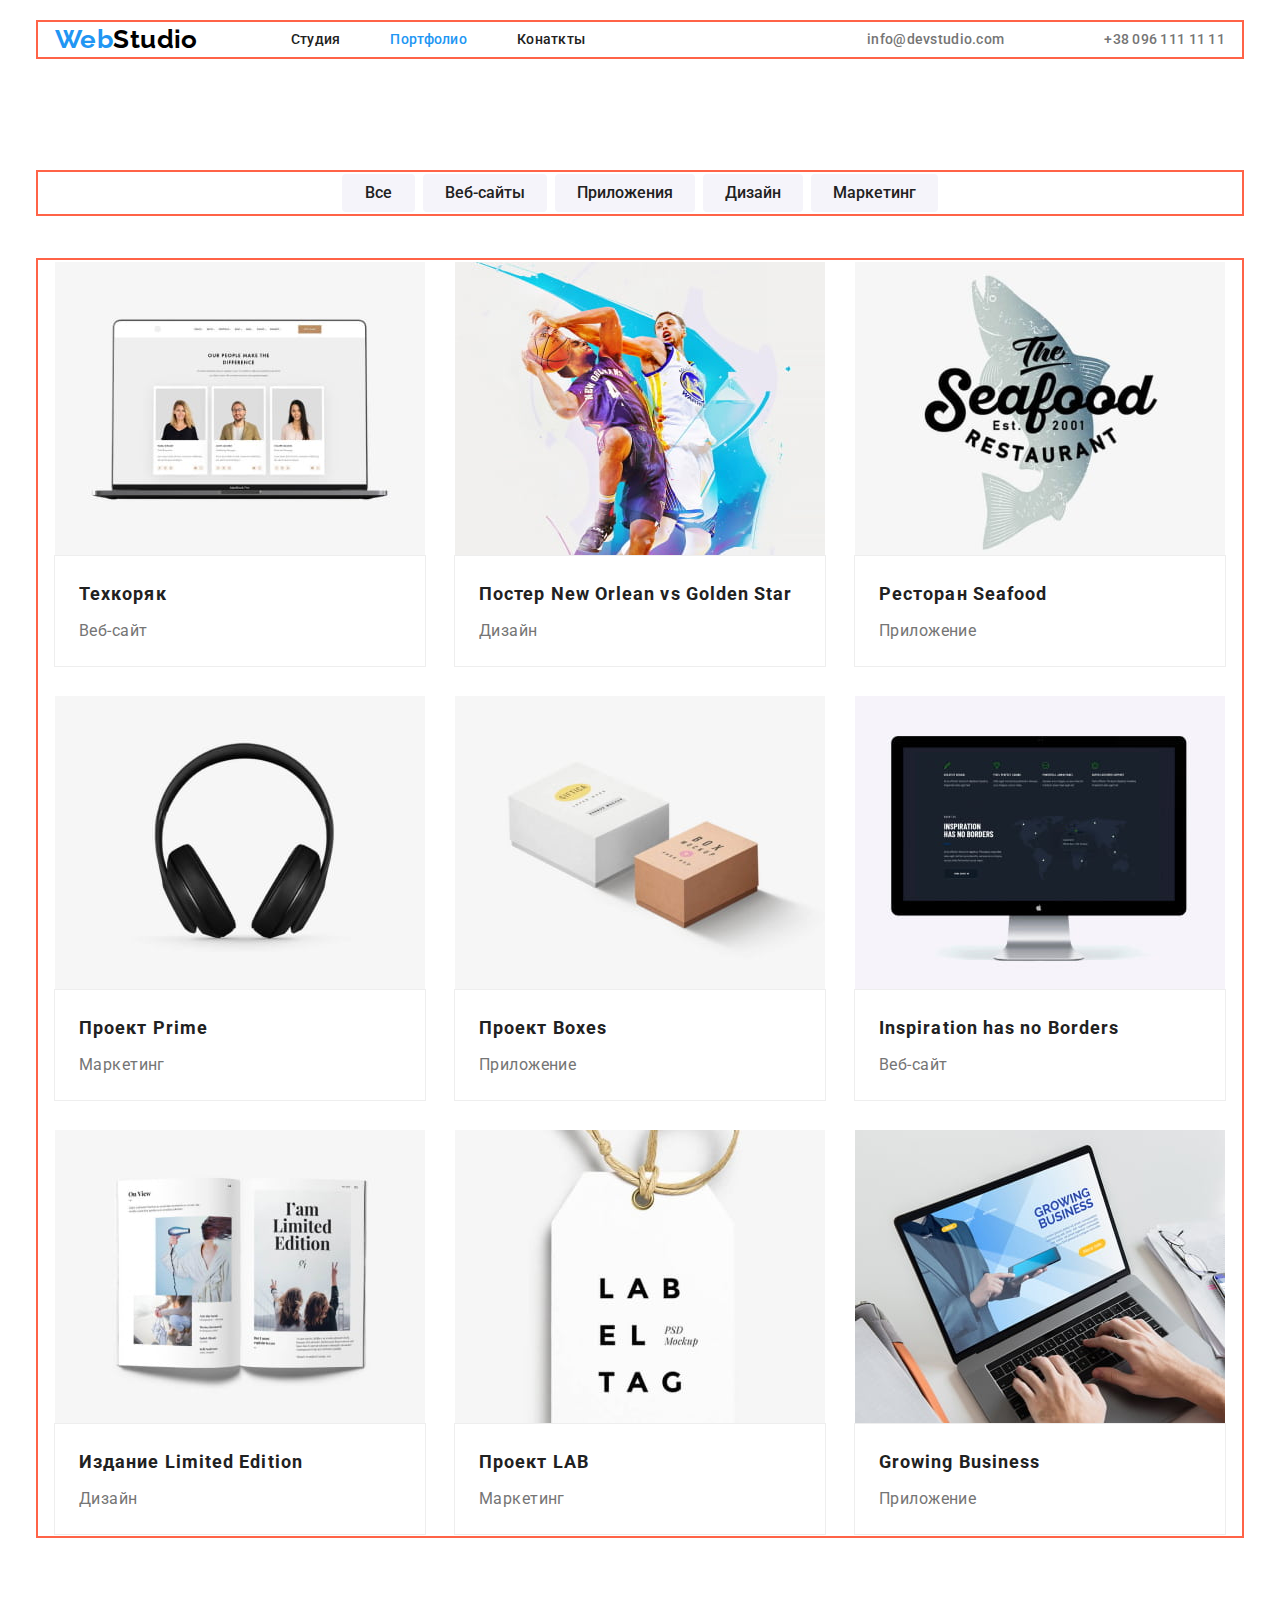
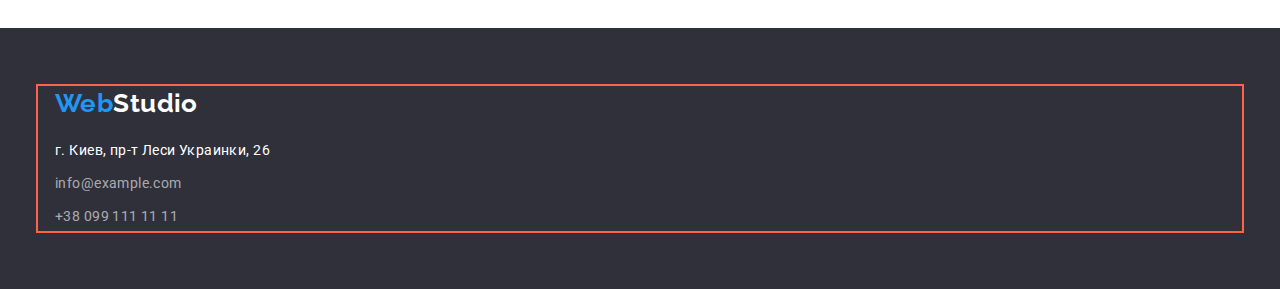
==== commit 9f45e459: "дописав стилі, чекаю на помилки" ====
--- a/portfolio.html
+++ b/portfolio.html
@@ -48,105 +48,121 @@
       </div>
     </header>
     <!-- main section -->
-    <main class="main">
+    <main class="main portfolio-main">
       <section>
         <div class="container">
-          <!-- надо скрыть загалвие -->
-          <h1>Портфолио</h1>
-          <ul class="list">
-            <li class="item">
+          <ul class="list portfolio-list">
+            <li class="item portfolio-item">
               <button class="btn-portfolio" type="button">Все</button>
             </li>
-            <li class="item">
+            <li class="item portfolio-item">
               <button class="btn-portfolio" type="button">Веб-сайты</button>
             </li>
-            <li class="item">
+            <li class="item portfolio-item">
               <button class="btn-portfolio" type="button">Приложения</button>
             </li>
-            <li class="item">
+            <li class="item portfolio-item">
               <button class="btn-portfolio" type="button">Дизайн</button>
             </li>
-            <li class="item">
+            <li class="item portfolio-item">
               <button class="btn-portfolio" type="button">Маркетинг</button>
             </li>
           </ul>
         </div>
-        <div class="container">
-          <ul class="list">
-            <li class="item">
+        <div class="container portfolio-container">
+          <ul class="list exampel-list">
+            <li class="item exampel-item">
               <img src="./imagespotfolio/tehnokryak.jpg" alt="технокряк" width="370" height="294" />
-              <h2 class="title-portfolio">Техкоряк</h2>
-              <p class="text-portfolio">Веб-сайт</p>
-            </li>
-            <li class="item">
+              <div class="text-portfolio-container">
+                <h2 class="title-portfolio">Техкоряк</h2>
+                <p class="text-portfolio">Веб-сайт</p>
+              </div>
+            </li>
+            <li class="item exampel-item">
               <img
                 src="./imagespotfolio/posterneworlean.jpg"
                 alt="постер баскетбольного клуба нью орлеан"
                 width="370"
                 height="294"
               />
-              <h2 class="title-portfolio">Постер New Orlean vs Golden Star</h2>
-              <p class="text-portfolio">Дизайн</p>
-            </li>
-            <li class="item">
+              <div class="text-portfolio-container">
+                <h2 class="title-portfolio">Постер New Orlean vs Golden Star</h2>
+                <p class="text-portfolio">Дизайн</p>
+              </div>
+            </li>
+            <li class="item exampel-item">
               <img
                 src="./imagespotfolio/restoran.jpg"
                 alt="логотип ресторана"
                 width="370"
                 height="294"
               />
-              <h2 class="title-portfolio">Ресторан Seafood</h2>
-              <p class="text-portfolio">Приложение</p>
-            </li>
-            <li class="item">
+              <div class="text-portfolio-container">
+                <h2 class="title-portfolio">Ресторан Seafood</h2>
+                <p class="text-portfolio">Приложение</p>
+              </div>
+            </li>
+            <li class="item exampel-item">
               <img
                 src="./imagespotfolio/projectprime.jpg"
                 alt="картинка наушников"
                 width="370"
                 height="294"
               />
-              <h2 class="title-portfolio">Проект Prime</h2>
-              <p class="text-portfolio">Маркетинг</p>
-            </li>
-            <li class="item">
+              <div class="text-portfolio-container">
+                <h2 class="title-portfolio">Проект Prime</h2>
+                <p class="text-portfolio">Маркетинг</p>
+              </div>
+            </li>
+            <li class="item exampel-item">
               <img
                 src="./imagespotfolio/projectboxes.jpg"
                 alt="Проект Boxes"
                 width="370"
                 height="294"
               />
-              <h2 class="title-portfolio">Проект Boxes</h2>
-              <p class="text-portfolio">Приложение</p>
-            </li>
-            <li class="item">
+              <div class="text-portfolio-container">
+                <h2 class="title-portfolio">Проект Boxes</h2>
+                <p class="text-portfolio">Приложение</p>
+              </div>
+            </li>
+            <li class="item exampel-item">
               <img
                 src="./imagespotfolio/Inspirationborders.jpg"
                 alt="монитор"
                 width="370"
                 height="294"
               />
-              <h2 class="title-portfolio">Inspiration has no Borders</h2>
-              <p class="text-portfolio">Веб-сайт</p>
-            </li>
-            <li class="item">
+              <div class="text-portfolio-container">
+                <h2 class="title-portfolio">Inspiration has no Borders</h2>
+                <p class="text-portfolio">Веб-сайт</p>
+              </div>
+            </li>
+            <li class="item exampel-item">
               <img src="./imagespotfolio/edition.jpg" alt="книга" width="370" height="294" />
-              <h2 class="title-portfolio">Издание Limited Edition</h2>
-              <p class="text-portfolio">Дизайн</p>
-            </li>
-            <li class="item">
+              <div class="text-portfolio-container">
+                <h2 class="title-portfolio">Издание Limited Edition</h2>
+                <p class="text-portfolio">Дизайн</p>
+              </div>
+            </li>
+            <li class="item exampel-item">
               <img src="./imagespotfolio/projectlab.jpg" alt="лейбл" width="370" height="294" />
-              <h2>Проект LAB</h2>
-              <p class="text-portfolio">Маркетинг</p>
-            </li>
-            <li class="item">
+              <div class="text-portfolio-container">
+                <h2 class="title-portfolio">Проект LAB</h2>
+                <p class="text-portfolio">Маркетинг</p>
+              </div>
+            </li>
+            <li class="item exampel-item">
               <img
                 src="./imagespotfolio/growingbusiness.jpg"
                 alt="картинка ноутбука"
                 width="370"
                 height="294"
               />
-              <h2 class="title-portfolio">Growing Business</h2>
-              <p class="text-portfolio">Приложение</p>
+              <div class="text-portfolio-container">
+                <h2 class="title-portfolio">Growing Business</h2>
+                <p class="text-portfolio">Приложение</p>
+              </div>
             </li>
           </ul>
         </div>
--- a/css/styles.css
+++ b/css/styles.css
@@ -39,7 +39,9 @@
 p {
     margin: 0;
 }
-
+img {
+    display: block;
+}
 .list {
     list-style: none;
     text-decoration: none;
@@ -52,7 +54,10 @@
     display: flex;
     align-items: center;
 }
-
+.header {
+    padding-top: 24px;
+    padding-bottom: 25px;
+}
 .header-list {
     display: flex;
     gap: 50px;
@@ -119,7 +124,7 @@
 .main-section {
 background-color: var(--hero-and-footer-background-color); 
 text-align: center;
-padding-top: 209px;
+padding-top: 200px;
 padding-bottom: 200px;
 }
 .main-title {
@@ -222,33 +227,6 @@
     text-align: center;
     color: var(--secondary-text-color);
 }
-/* Portfolio */
-.title-portfolio {
-    font-weight: 700;
-    font-size: 18px;
-    line-height: 2;
-    letter-spacing: 0.06em;
-    color: var(--main-text-color);
-}
-.text-portfolio {
-    font-size: 16px;
-    line-height: 1.88;
-    color: var(--secondary-text-color);
-}
-.btn-portfolio {
-    font-family: inherit;
-    font-weight: 500;
-    font-size: 16px;
-    line-height: 1.62;
-    cursor: pointer;
-    background-color: #F5F4FA;
-    color: #212121;
-}
-.btn-portfolio:hover,
-.btn-portfolio:focus {
-background-color: var(--acent-color);
-color: #ffffff;
-}
 /* footer */
 .footer {
 padding-top: 60px;
@@ -289,3 +267,62 @@
     color: var(--acent-color);
 }
 
+/* Portfolio */
+.title-portfolio {
+    font-weight: 700;
+    font-size: 18px;
+    line-height: 2;
+    letter-spacing: 0.06em;
+    color: var(--main-text-color);
+    margin-bottom: 4px;
+}
+
+.text-portfolio {
+    font-size: 16px;
+    line-height: 1.88;
+    color: var(--secondary-text-color);
+}
+.portfolio-main {
+    padding-top: 94px;
+    padding-bottom: 94px;
+}
+.btn-portfolio {
+    max-width: 145px;
+    min-width: 73px;
+    min-height: 38px;
+    padding: 6px 22px;
+
+    font-family: inherit;
+    font-weight: 500;
+    font-size: 16px;
+    line-height: 1.62;
+    cursor: pointer;
+    background-color: #F5F4FA;
+    color: #212121;
+    border-radius: 4px;
+    border: 0 solid #F5F4FA;
+}
+
+.btn-portfolio:hover,
+.btn-portfolio:focus {
+    background-color: var(--acent-color);
+    color: #ffffff;
+}
+.portfolio-list {
+    display: flex;
+    gap: 8px;
+    margin-bottom: 50px;
+    justify-content: center;
+}
+.exampel-list {
+    display: flex;
+    flex-wrap: wrap;
+    gap: 30px;
+}
+.text-portfolio-container {
+    padding-top: 20px;
+    padding-right: 24px;
+    padding-bottom: 20px;
+    padding-left: 24px;
+    outline: 1px solid #EEEEEE;
+}
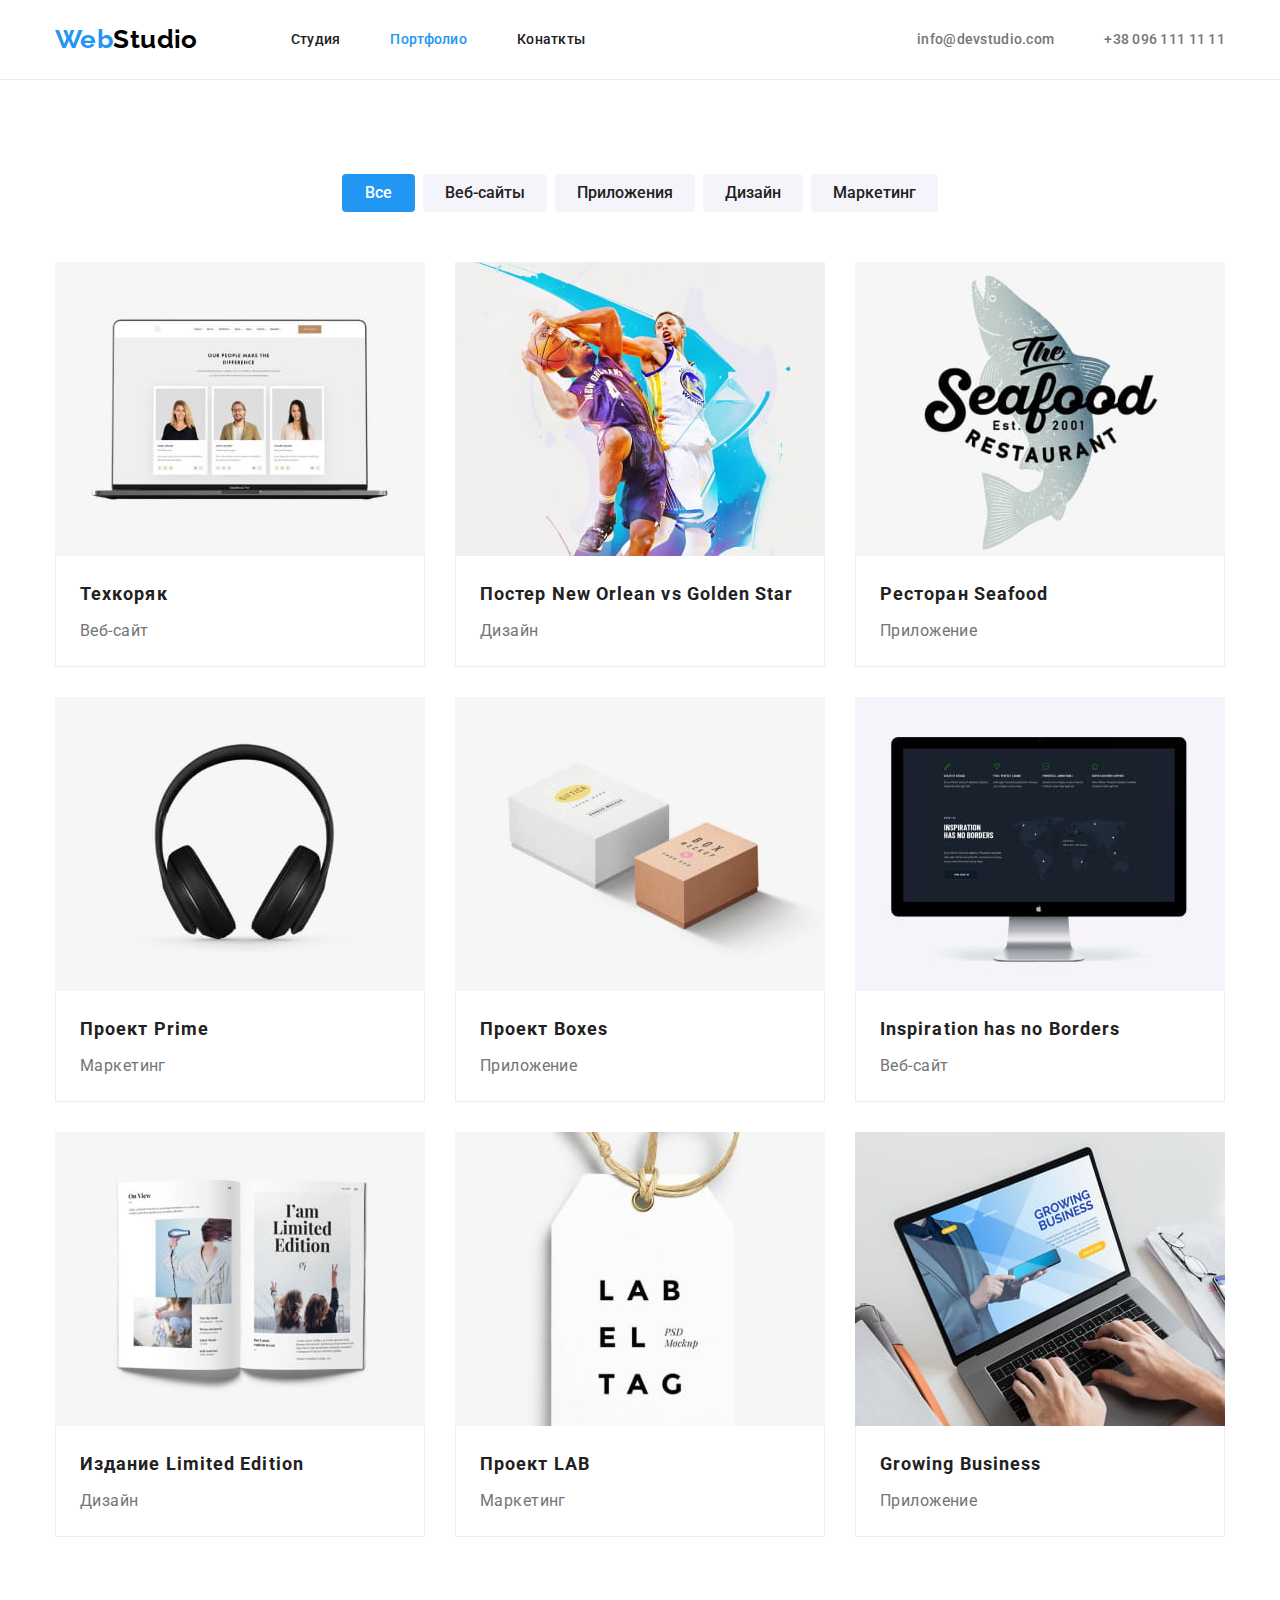
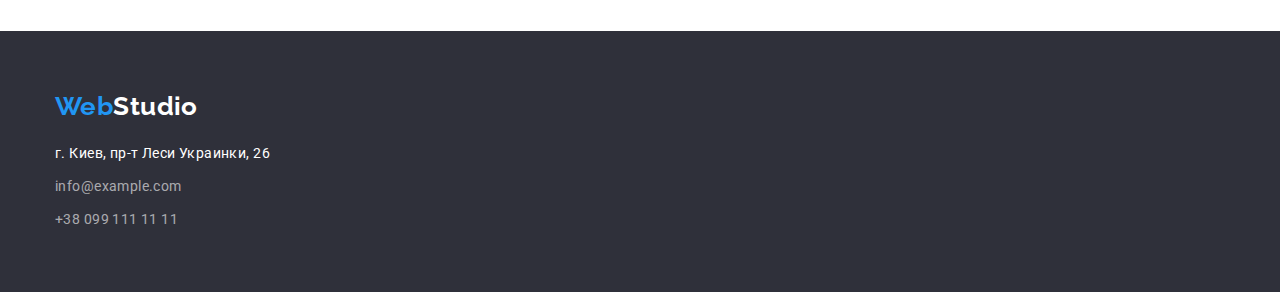
==== commit aa935fcf: "виправив помилки" ====
--- a/portfolio.html
+++ b/portfolio.html
@@ -48,12 +48,12 @@
       </div>
     </header>
     <!-- main section -->
-    <main class="main portfolio-main">
+    <main class="section portfolio-main">
       <section>
         <div class="container">
           <ul class="list portfolio-list">
             <li class="item portfolio-item">
-              <button class="btn-portfolio" type="button">Все</button>
+              <button class="btn-portfolio active-btn" type="button">Все</button>
             </li>
             <li class="item portfolio-item">
               <button class="btn-portfolio" type="button">Веб-сайты</button>
@@ -68,8 +68,6 @@
               <button class="btn-portfolio" type="button">Маркетинг</button>
             </li>
           </ul>
-        </div>
-        <div class="container portfolio-container">
           <ul class="list exampel-list">
             <li class="item exampel-item">
               <img src="./imagespotfolio/tehnokryak.jpg" alt="технокряк" width="370" height="294" />
--- a/css/styles.css
+++ b/css/styles.css
@@ -27,8 +27,12 @@
     margin-right: auto;
     padding-left: 15px;
     padding-right: 15px;
-    outline: 2px solid tomato;
-    outline-offset: 2px;
+
+    /* рамку виділення взяв у коментар, головне самому про це не забути */
+
+/* outline: 1px solid tomato;
+    outline-offset: 2px; */
+
 }
 h1,
 h2,
@@ -48,6 +52,9 @@
     margin: 0;
     padding: 0;
 }
+.section {
+    padding: 94px 0;
+}
 /*Секція Хедера*/
 
 .header-container {
@@ -56,11 +63,17 @@
 }
 .header {
     padding-top: 24px;
-    padding-bottom: 25px;
+    padding-bottom: 24px;
+    border-bottom: 1px solid #ECECEC;
 }
 .header-list {
     display: flex;
-    gap: 50px;
+}
+.header-item {
+    margin-right: 50px;
+}
+.header-item:last-child {
+    margin-right: 0;
 }
 .header-nav {
     margin-right: auto;
@@ -69,7 +82,6 @@
 .header-mail {
     margin-right: 50px;
 }
-
 .link-logo {
     margin-right: 93px;
 }
@@ -159,12 +171,11 @@
 /* Секція переваг */
 
 .advantage-section {
-    padding: 94px 0;
+    padding-bottom: 0;
 }
 .main-list {
     display: flex;
-    gap: 50px;
-    flex-basis: 270px;
+    gap: 30px;
 }
 .title {
     font-weight: 700;
@@ -175,9 +186,16 @@
 
     margin-bottom: 10px;
 }
+.advantage-item {
+    width: 270px;
+}
 .text-title {
     line-height: 1.71;
     color: var(--secondary-text-color);
+    margin-right: 30px;
+}
+.text-title:last-child {
+    margin-right: 0;
 }
 /* Секція команди */
 .team-section {
@@ -194,7 +212,6 @@
 .secondary-list {
     display: flex;
     gap: 30px;
-    padding-left: 0;
 }
 .secondary-title,
 .team-title {
@@ -249,7 +266,6 @@
 }
 .footer-address {
     display: inline-block;
-    margin-bottom: 9px;
 
     color: #ffffff;
     font-style: normal;
@@ -258,6 +274,9 @@
 }
 .footer-mail {
     display: inline-block;
+}
+.footer-list
+.item:not(:last-child) {
     margin-bottom: 9px;
 }
 .footer-mail:hover,
@@ -282,10 +301,7 @@
     line-height: 1.88;
     color: var(--secondary-text-color);
 }
-.portfolio-main {
-    padding-top: 94px;
-    padding-bottom: 94px;
-}
+
 .btn-portfolio {
     max-width: 145px;
     min-width: 73px;
@@ -308,6 +324,10 @@
     background-color: var(--acent-color);
     color: #ffffff;
 }
+.btn-portfolio.active-btn {
+    background-color: var(--acent-color);
+    color: #ffffff;
+}
 .portfolio-list {
     display: flex;
     gap: 8px;
@@ -324,5 +344,6 @@
     padding-right: 24px;
     padding-bottom: 20px;
     padding-left: 24px;
-    outline: 1px solid #EEEEEE;
-}
+    border: 1px solid #EEEEEE;
+    border-top: none;
+}
